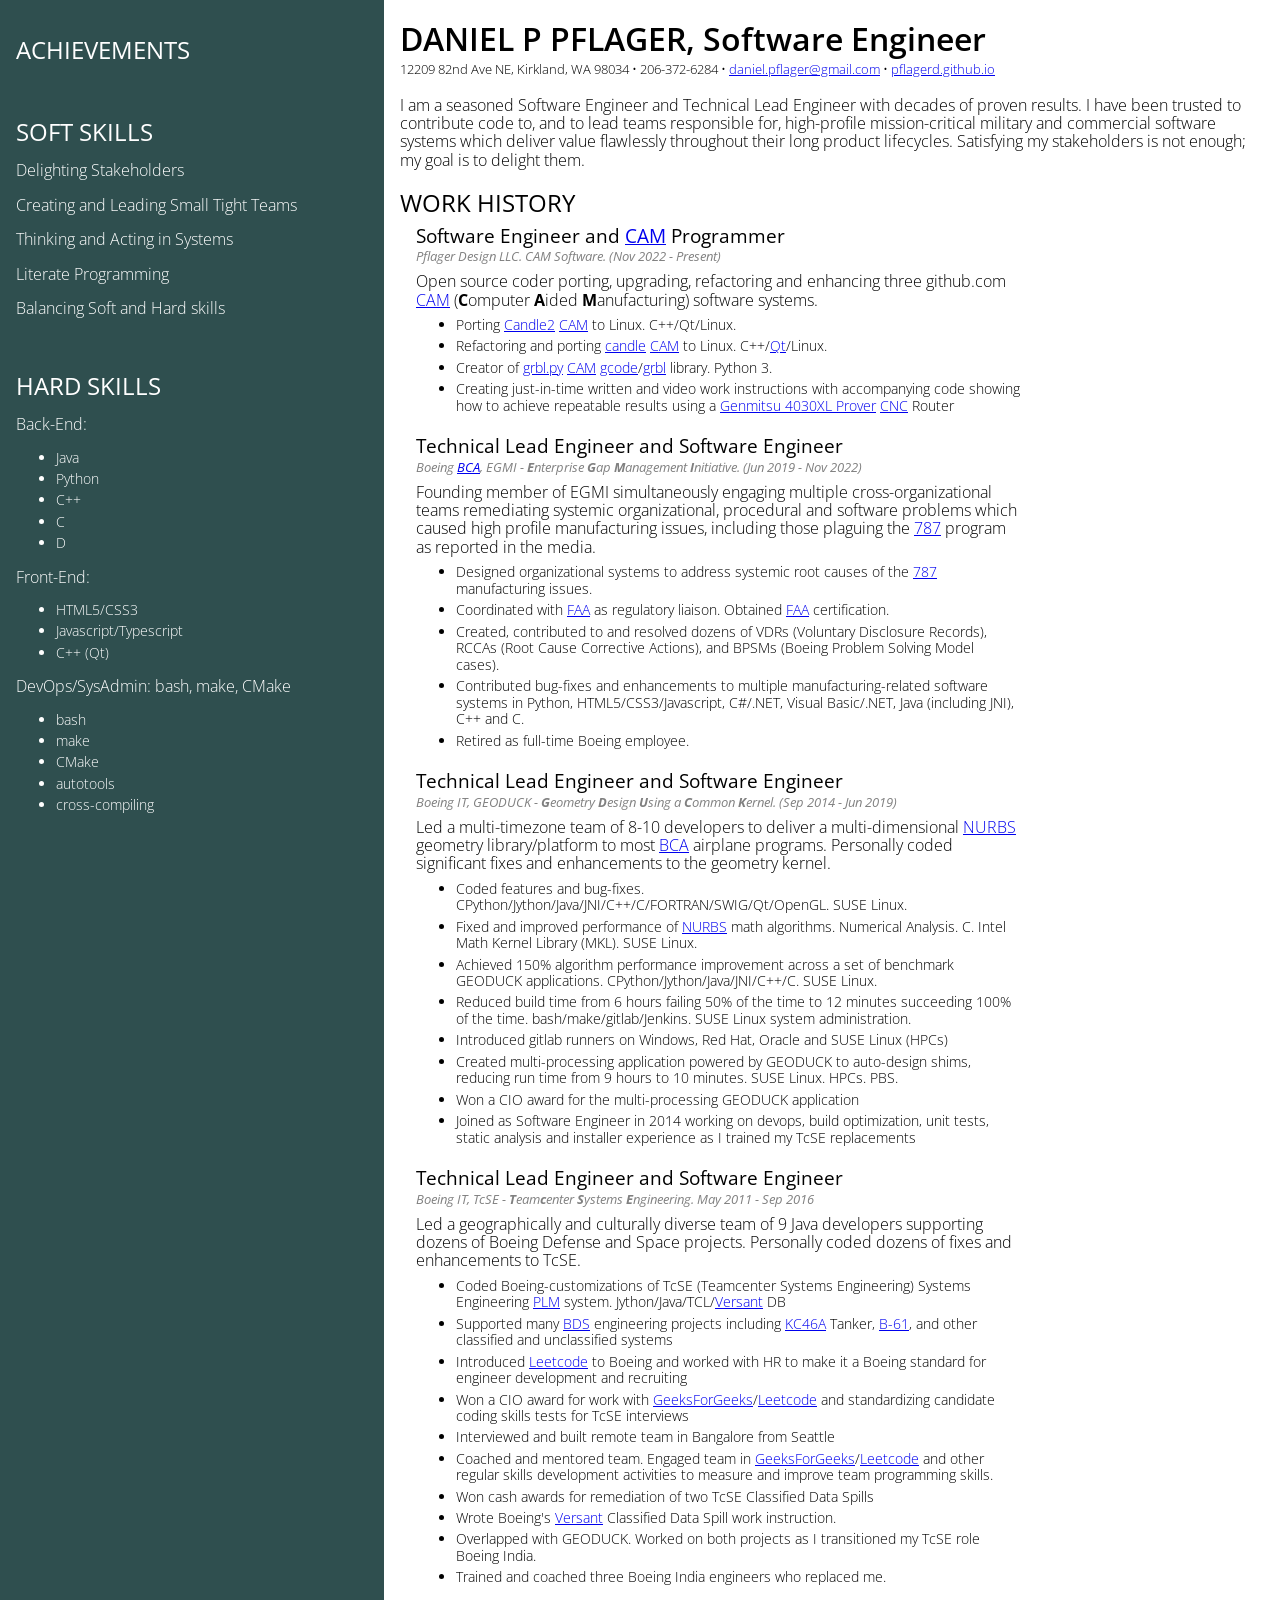
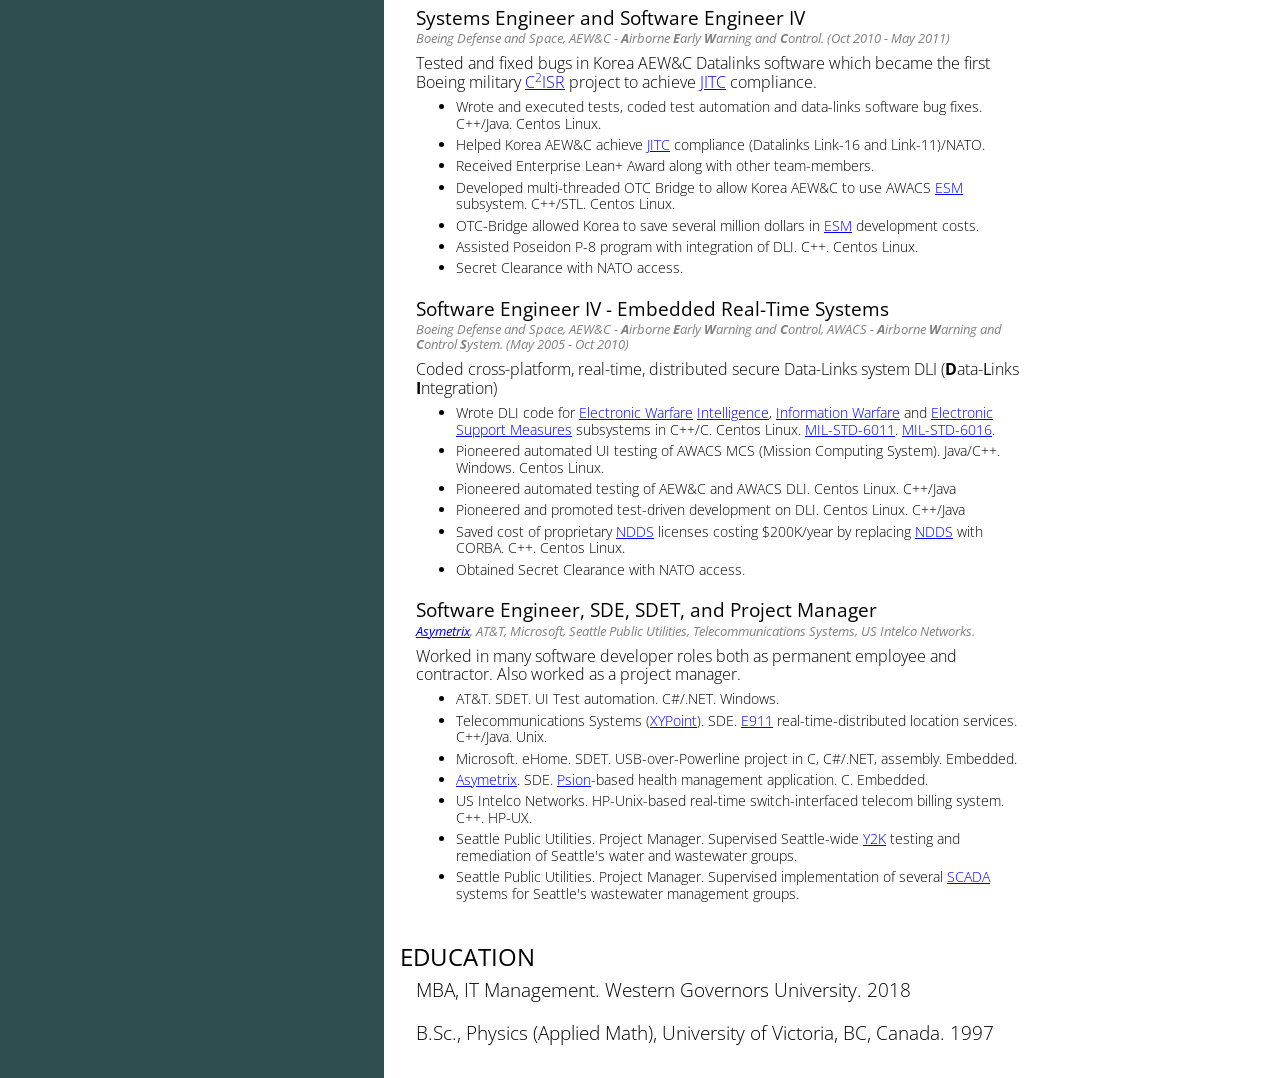
==== index.html @ 9e5a4efe "Progress." ====
<!DOCTYPE html>
<html lang="en">
    <head>
        <meta charset="UTF-8">
        <title>DANIEL P PFLAGER - RESUME</title>
        <link href="https://fonts.googleapis.com/css2?family=Open+Sans:wght@300&display=swap" rel="stylesheet">
        <link href="https://fonts.googleapis.com/css2?family=Open+Sans:wght@500&display=swap" rel="stylesheet">
        <link rel="stylesheet" href="css/normalize.css"/>
        <link rel="stylesheet" href="css/styles.css"/>
    </head>
    <body>
        <main>
            <aside>
                <section id="achievements">
                    <h2>ACHIEVEMENTS</h2>
                    <p></p>
                </section>
                <br>
                <section id="skills">
                    <h2>SOFT SKILLS</h2>
                    <p>Delighting Stakeholders</p>
                    <p>Creating and Leading Small Tight Teams</p>
                    <p>Thinking and Acting in Systems</p>
                    <p>Literate Programming</p>
                    <p>Balancing Soft and Hard skills</p>
                    <br>
                    <h2>HARD SKILLS</h2>
                    <p>Back-End:</p>
                    <ul>
                        <li>Java</li>
                        <li>Python</li>
                        <li>C++</li>
                        <li>C</li>
                        <li>D</li>
                    </ul>
                    <p>Front-End:</p>
                    <ul>
                        <li>HTML5/CSS3</li>
                        <li>Javascript/Typescript</li>
                        <li>C++ (Qt)</li>
                    </ul>
                    <p>DevOps/SysAdmin: bash, make, CMake</p>
                    <ul>
                        <li>bash</li>
                        <li>make</li>
                        <li>CMake</li>
                        <li>autotools</li>
                        <li>cross-compiling</li>
                    </ul>
                </section>
            </aside>
            <article>
                <h1>DANIEL P PFLAGER, Software Engineer</h1>
                <section id="location">
                    <span id="address">12209 82nd Ave NE, Kirkland, WA 98034</span> •
                    <span id="phone">206-372-6284</span> •
                    <span id="email"><a href="mailto:daniel.pflager@gmail.com" target="_blank">daniel.pflager@gmail.com</a></span> •
                    <!--span id="website"><a href="https://danielpflager.com" target="_blank">danielpflager.com</a></span> •-->
                    <span id="github.io"><a href="https://pflagerd.github.io" target="_blank">pflagerd.github.io</a></span>
                </section>
                <br>
                <section id="summary">
                    I am a seasoned Software Engineer and Technical Lead Engineer with decades of proven results. I have been trusted to contribute code to, and to lead teams responsible for, high-profile mission-critical military and commercial software systems which deliver value flawlessly throughout their long product lifecycles.
                    Satisfying my stakeholders is not enough; my goal is to delight them.  <!-- I aim to think and act in systems. For example, -->
                    <!-- This means continuously interviewing stakeholders to discover pain points, and then measurably addressing those pain points.
                    For end-users, this means outstanding UI design Gestalt, and streamlined work-flows.  I embrace Dieter Ram's 10 Laws of Design as applied to user experience.
                    I champion Ontology Engineering to lessen miscommunications and Test Driven Development to guarantee correct results.
                    For developers and testers, it means optimizing the design to streamline maintainability, scalability and sustainability throughout the product lifecycle.  It means thinking way ahead.
                    I believe that the Gestalt of the source code is at least as important as the end-user experience, and that everything is source code.  Documenting the knowledge required to
                    quickly understand the engineering behind the source code is also a part of this.  I embrace Donald Knuth's Literate Programming paradigm - adapted to company culture and toolset. -->
                </section>
                <section id="experience">
                    <h2>WORK HISTORY</h2>
                    <article class="job">
                        <h3>Software Engineer and <a href="https://en.wikipedia.org/wiki/Computer-aided_manufacturing" title="Computer Aided Manufacturing" target="_blank">CAM</a> Programmer</h3>
                        <p class="company">Pflager Design LLC. <span title="Computer Aided Manufacturing">CAM</span> Software. (<time datetime="2022-11">Nov 2022</time> - <time datetime="Present">Present</time>)</p>

                        <p class="role">Open source coder porting, upgrading, refactoring and enhancing three github.com <a href="https://en.wikipedia.org/wiki/Computer-aided_manufacturing" title="Computer Aided Manufacturing" target="_blank">CAM</a> (<span class="first-letter-bold">Computer</span> <span class="first-letter-bold">Aided</span> <span class="first-letter-bold">Manufacturing</span>) software systems.</p>
                        <ul>
                            <li>Porting <a href="https://github.com/pflagerd/Candle2" target="_blank">Candle2</a> <a href="https://en.wikipedia.org/wiki/Computer-aided_manufacturing" title="Computer Aided Manufacturing" target="_blank">CAM</a> to Linux. C++/Qt/Linux.</li>
                            <li>Refactoring and porting <a href="https://github.com/pflagerd/candle" target="_blank">candle</a> <a href="https://en.wikipedia.org/wiki/Computer-aided_manufacturing" title="Computer Aided Manufacturing" target="_blank">CAM</a> to Linux. C++/<a href="https://www.qt.io/" target="_blank>">Qt</a>/Linux.</li>
                            <li>Creator of <a href="https://github.com/pflagerd/grbl.py" target="_blank">grbl.py</a> <a href="https://en.wikipedia.org/wiki/Computer-aided_manufacturing" title="Computer Aided Manufacturing" target="_blank">CAM</a> <a href="https://en.wikipedia.org/wiki/G-code" target="_blank">gcode</a>/<a href="https://github.com/grbl/grbl" target="_blank">grbl</a> library. Python 3.</li>
                            <li>Creating just-in-time written and video work instructions with accompanying code showing how to achieve repeatable results using a <a href="https://www.sainsmart.com/products/genmitsu-proverxl-4030-cnc-router-with-carveco-maker-subscription" target="_blank">Genmitsu 4030XL Prover</a> <a href="https://en.wikipedia.org/wiki/Computer_numerical_control" title="Computer Numeric Control" target="_blank">CNC</a> Router</li>
                        </ul>
                    </article>
                    <article class="job">
                        <h3>Technical Lead Engineer and Software Engineer</h3>
                        <p class="company">Boeing <a href="https://en.wikipedia.org/wiki/Boeing_Commercial_Airplanes" title="Boeing Commercial Airplanes" target="_blank">BCA</a>, <span title="Enterprise Gap Management Initiative">EGMI</span> - <span class="first-letter-bold">Enterprise</span> <span class="first-letter-bold">Gap</span> <span class="first-letter-bold">Management</span> <span class="first-letter-bold">Initiative</span>. (<time datetime="2019-06">Jun 2019</time> - <time datetime="2022-11">Nov 2022</time>)</p>

                        <p class="role">Founding member of <span title="Enterprise Gap Management Initiative">EGMI</span> simultaneously engaging multiple cross-organizational teams remediating systemic organizational, procedural and software problems which caused high profile manufacturing issues, including those plaguing the <a href="https://en.wikipedia.org/wiki/Boeing_787_Dreamliner" title="787 Dreamliner" target="_blank">787</a> program as reported in the media.</p>
                        <ul>
                            <li>Designed organizational systems to address systemic root causes of the <a href="https://en.wikipedia.org/wiki/Boeing_787_Dreamliner" title="787 Dreamliner" target="_blank">787</a> manufacturing issues.</li>
                            <li>Coordinated with <a href="https://en.wikipedia.org/wiki/Federal_Aviation_Administration" title="Federal Aviation Administration" target="_blank">FAA</a> as regulatory liaison. Obtained <a href="https://en.wikipedia.org/wiki/Federal_Aviation_Administration" title="Federal Aviation Administration" target="_blank">FAA</a> certification.</li>
                            <li>Created, contributed to and resolved dozens of VDRs (Voluntary Disclosure Records), RCCAs (Root Cause Corrective Actions), and BPSMs (Boeing Problem Solving Model cases).</li>
                            <li>Contributed bug-fixes and enhancements to multiple manufacturing-related software systems in Python, HTML5/CSS3/Javascript, C#/.NET, Visual Basic/.NET, Java (including JNI), C++ and C.</li>
                            <li>Retired as full-time Boeing employee.</li>
                        </ul>
                    </article>
                    <article class="job">
                        <h3>Technical Lead Engineer and Software Engineer</h3>
                        <p class="company">Boeing IT, GEODUCK - <span class="first-letter-bold">Geometry</span> <span class="first-letter-bold">Design</span> <span class="first-letter-bold">Using</span> a <span class="first-letter-bold">Common</span> <span class="first-letter-bold">Kernel</span>. (<time datetime="2014-09">Sep 2014</time> - <time datetime="2019-06">Jun 2019</time>)</p>
                        <p class="role">Led a multi-timezone team of 8-10 developers to deliver a multi-dimensional <a href="https://en.wikipedia.org/wiki/Non-uniform_rational_B-spline" title="Non-uniform rational basis splines" target="_blank">NURBS</a> geometry library/platform to most <a href="https://en.wikipedia.org/wiki/Boeing_Commercial_Airplanes" title="Boeing Commercial Airplanes" target="_blank">BCA</a> airplane programs.  Personally coded significant fixes and enhancements to the geometry kernel.</p>
                        <ul>
                            <li>Coded features and bug-fixes. CPython/Jython/Java/JNI/C++/C/FORTRAN/SWIG/Qt/OpenGL. SUSE Linux.</li>
                            <li>Fixed and improved performance of <a href="https://en.wikipedia.org/wiki/Non-uniform_rational_B-spline" title="Non-uniform rational basis splines" target="_blank">NURBS</a> math algorithms. Numerical Analysis. C. Intel Math Kernel Library (MKL). SUSE Linux.</li>
                            <li>Achieved 150% algorithm performance improvement across a set of benchmark GEODUCK applications. CPython/Jython/Java/JNI/C++/C. SUSE Linux.</li>
                            <li>Reduced build time from 6 hours failing 50% of the time to 12 minutes succeeding 100% of the time. bash/make/gitlab/Jenkins. SUSE Linux system administration.</li>
                            <li>Introduced gitlab runners on Windows, Red Hat, Oracle and SUSE Linux (HPCs)</li>
                            <li>Created multi-processing application powered by GEODUCK to auto-design shims, reducing run time from 9 hours to 10 minutes. SUSE Linux. HPCs. PBS.</li>
                            <li>Won a <span title="Chief Information Officer">CIO</span> award for the multi-processing GEODUCK application</li>
                            <li>Joined as Software Engineer in 2014 working on devops, build optimization, unit tests, static analysis and installer experience as I trained my <span title="Teamcenter Systems Engineering">TcSE</span> replacements</li>
                        </ul>
                    </article>
                    <article class="job">
                        <h3>Technical Lead Engineer and Software Engineer</h3>
                        <p class="company">Boeing IT, TcSE - <span class="first-letter-bold">Team<b>c</b>enter</span> <span class="first-letter-bold">Systems</span> <span class="first-letter-bold">Engineering</span>. <time datetime="2011-05">May 2011</time> - <time datetime="2016-09">Sep 2016</time></p>
                        <p class="role">Led a geographically and culturally diverse team of 9 Java developers supporting dozens of Boeing Defense and Space projects. Personally coded dozens of fixes and enhancements to <span title="Teamcenter Systems Engineering">TcSE</span>.</p>
                        <ul>
                            <li>Coded Boeing-customizations of <span title="Teamcenter Systems Engineering">TcSE</span> (Teamcenter Systems Engineering) Systems Engineering <a href="https://en.wikipedia.org/wiki/Product_lifecycle" title="Product Lifecycle Management" target="_blank">PLM</a> system.  Jython/Java/TCL/<a href="https://en.wikipedia.org/wiki/Versant_Corporation" title="OO database system" target="_blank">Versant</a> DB</li>
                            <li>Supported many <a href="https://en.wikipedia.org/wiki/Boeing_Defense,_Space_%26_Security" title="Boeing Defense and Space">BDS</a> engineering projects including <a href="https://en.wikipedia.org/wiki/Boeing_KC-46_Pegasus" title="Pegasus Tanker" target="_blank">KC46A</a> Tanker, <a href="https://en.wikipedia.org/wiki/B61_nuclear_bomb" title="Nuclear Bomb">B-61</a>, and other classified and unclassified systems</li>
                            <li>Introduced <a href="https://leetcode.com/" target="_blank">Leetcode</a> to Boeing and worked with HR to make it a Boeing standard for engineer development and recruiting</li>
                            <li>Won a <span title="Chief Information Officer">CIO</span> award for work with <a href="https://www.geeksforgeeks.org/" target="_blank">GeeksForGeeks</a>/<a href="https://leetcode.com/" target="_blank">Leetcode</a> and standardizing candidate coding skills tests for <span title="Teamcenter Systems Engineering">TcSE</span> interviews</li>
                            <li>Interviewed and built remote team in Bangalore from Seattle</li>
                            <li>Coached and mentored team. Engaged team in <a href="https://www.geeksforgeeks.org/" target="_blank">GeeksForGeeks</a>/<a href="https://leetcode.com/" target="_blank">Leetcode</a> and other regular skills development activities to measure and improve team programming skills.</li>
                            <li>Won cash awards for remediation of two <span title="Teamcenter Systems Engineering">TcSE</span> Classified Data Spills</li>
                            <li>Wrote Boeing's <a href="https://en.wikipedia.org/wiki/Versant_Corporation" title="OO database system" target="_blank">Versant</a> Classified Data Spill work instruction.</li>
                            <li>Overlapped with GEODUCK. Worked on both projects as I transitioned my <span title="Teamcenter Systems Engineering">TcSE</span> role Boeing India.</li>
                            <li>Trained and coached three Boeing India engineers who replaced me.</li>
                        </ul>
                    </article>
                    <article class="job">
                        <h3>Systems Engineer and Software Engineer IV</h3>
                        <p class="company">Boeing Defense and Space, AEW&C - <span class="first-letter-bold">Airborne</span> <span class="first-letter-bold">Early</span> <span class="first-letter-bold">Warning</span> and <span class="first-letter-bold">Control</span>. (<time datetime="2010-10">Oct 2010</time> - <time datetime="2011-05">May 2011</time>)</p>
                        <p class="role">Tested and fixed bugs in Korea AEW&C Datalinks software which became the first Boeing military <a href="https://en.wikipedia.org/wiki/Command_and_control#:~:text=control%20information%20systems-,C2ISR,-%E2%80%93%20C2I%20plus%20surveillance" title="Command, Control, Intelligence, Surveillance, and Reconnaissance" target="_blank">C<sup>2</sup>ISR</a> project to achieve <a href="https://jitc.fhu.disa.mil/" title="Joint Interoperability Test Command" target="_blank">JITC</a> compliance.</p>
                        <ul>
                            <li>Wrote and executed tests, coded test automation and data-links software bug fixes. C++/Java. Centos Linux.</li>
                            <li>Helped Korea AEW&C achieve <a href="https://jitc.fhu.disa.mil/" title="Joint Interoperability Test Command" target="_blank">JITC</a> compliance (Datalinks Link-16 and Link-11)/NATO.</li>
                            <li>Received Enterprise Lean+ Award along with other team-members.</li>
                            <li>Developed multi-threaded OTC Bridge to allow Korea AEW&C to use AWACS <a href="https://en.wikipedia.org/wiki/Electronic_warfare_support_measures" title="Electronic Support Measures" target="_blank">ESM</a> subsystem. C++/STL. Centos Linux.</li>
                            <li>OTC-Bridge allowed Korea to save several million dollars in <a href="https://en.wikipedia.org/wiki/Electronic_warfare_support_measures" title="Electronic Support Measures" target="_blank">ESM</a> development costs.</li>
                            <li>Assisted Poseidon P-8 program with integration of DLI. C++. Centos Linux.</li>
                            <li>Secret Clearance with NATO access.</li>
                        </ul>
                    </article>
                    <article class="job">
                        <h3>Software Engineer IV - Embedded Real-Time Systems</h3>
                        <p class="company">Boeing Defense and Space, AEW&C - <span class="first-letter-bold">Airborne</span> <span class="first-letter-bold">Early</span> <span class="first-letter-bold">Warning</span> and <span class="first-letter-bold">Control</span>, AWACS - <span class="first-letter-bold">Airborne</span> <span class="first-letter-bold">Warning</span> and <span class="first-letter-bold">Control</span> <span class="first-letter-bold">System</span>. (<time datetime="2005-05">May 2005</time> - <time datetime="2010-10">Oct 2010</time>)</p>
                        <p class="role">Coded cross-platform, real-time, distributed secure Data-Links system DLI (<span class="first-letter-bold">Data-<b>L</b>inks</span> <span class="first-letter-bold">Integration</span>)</p>
                        <ul>
                            <li>Wrote DLI code for <a href="https://en.wikipedia.org/wiki/Electronic_warfare" target="_blank">Electronic Warfare</a> <a href="https://en.wikipedia.org/wiki/Military_intelligence" target="_blank">Intelligence</a>, <a href="https://en.wikipedia.org/wiki/Information_warfare" target="_blank">Information Warfare</a> and <a href="https://en.wikipedia.org/wiki/Electronic_warfare_support_measures" target="_blank">Electronic Support Measures</a> subsystems in C++/C. Centos Linux. <a href="https://en.wikipedia.org/wiki/MIL-STD-6011">MIL-STD-6011</a>. <a href="https://en.wikipedia.org/wiki/MIL-STD-6016">MIL-STD-6016</a>.</li>
                            <li>Pioneered automated UI testing of AWACS MCS (Mission Computing System). Java/C++. Windows. Centos Linux.</li>
                            <li>Pioneered automated testing of AEW&C and AWACS DLI. Centos Linux. C++/Java</li>
                            <li>Pioneered and promoted test-driven development on DLI. Centos Linux. C++/Java</li>
                            <li>Saved cost of proprietary <a href="https://www.rti.com/hubfs/docs/NDDS.pdf" title="Network Data Distribution System" target="_blank">NDDS</a> licenses costing $200K/year by replacing <a href="https://www.rti.com/hubfs/docs/NDDS.pdf" title="Network Data Distribution System" target="_blank">NDDS</a> with CORBA. C++. Centos Linux.</li>
                            <li>Obtained Secret Clearance with NATO access.</li>
                        </ul>
                    </article>
                    <article class="job">
                        <h3>Software Engineer, SDE, SDET, and Project Manager</h3>
                        <p class="company"><a href="https://en.wikipedia.org/wiki/SumTotal_Systems#Asymetrix" title="Paul Allen Learning Company" target="_blank">Asymetrix</a>, AT&T, Microsoft, Seattle Public Utilities, Telecommunications Systems, US Intelco Networks.</p>
                        <p class="role">Worked in many software developer roles both as permanent employee and contractor. Also worked as a project manager.</p>
                        <ul>
                            <li>AT&T. SDET. UI Test automation. C#/.NET. Windows.</li>
                            <li>Telecommunications Systems (<a href="https://en.wikipedia.org/wiki/Reuven_Carlyle">XYPoint</a>). SDE. <a href="https://en.wikipedia.org/wiki/Enhanced_911" title="Enhanced 911" target="_blank">E911</a> real-time-distributed location services. C++/Java. Unix.</li>
                            <li>Microsoft. eHome.  SDET. USB-over-Powerline project in C, C#/.NET, assembly. Embedded.</li>
                            <li><a href="https://en.wikipedia.org/wiki/SumTotal_Systems#Asymetrix" title="Paul Allen Learning Company" target="_blank">Asymetrix</a>. SDE. <a href="https://en.wikipedia.org/wiki/Psion_Series_3" title="hand-held computer" target="_blank">Psion</a>-based health management application. C. Embedded.</li>
                            <li>US Intelco Networks. HP-Unix-based real-time switch-interfaced telecom billing system. C++. HP-UX.</li>
                            <li>Seattle Public Utilities. Project Manager. Supervised Seattle-wide <a href="https://en.wikipedia.org/wiki/Year_2000_problem" target="_blank">Y2K</a> testing and remediation of Seattle's water and wastewater groups.</li>
                            <li>Seattle Public Utilities. Project Manager. Supervised implementation of several <a href="https://en.wikipedia.org/wiki/SCADA" title="Supervisory Control and Data Acquisition" target="_blank">SCADA</a> systems for Seattle's wastewater management groups.</li>
                        </ul>
                    </article>
                </section>
                <section id="education">
                    <h2>EDUCATION</h2>
                    <article>
                        <h3 class="degree">MBA, IT Management. Western Governors University. 2018</h3>
                        <br>
                        <h3 class="degree">B.Sc., Physics (Applied Math), University of Victoria, BC, Canada. 1997</h3>
                    </article>
                </section>
            </article>
        </main>
    </body>
</html>
---- css/styles.css ----
article {
    width: 70%; /* Takes remaining width */
    height: 100%;
    padding: 0 1rem 1rem 1rem;
    margin-top: 0;
    margin-bottom: 0;
}

aside {
    width: 30%;
    background-color: darkslategray; /* Change this to your preferred color */
    color: white; /* This sets the text color to white */
    box-sizing: border-box;
    margin: 0;
    flex-shrink: 0; /* Prevents the aside from shrinking */
    flex-grow: 0; /* Prevents the aside from growing */
    padding: 1rem;
    padding-bottom: 0;
}

body {
    font-family: 'Open Sans', sans-serif;
    font-weight: 300
}

.first-letter-bold {
    display: inline-block;
}

.first-letter-bold::first-letter {
    font-weight: bold;
}

h1 {
    font-weight: 600;
    margin-bottom: 0.25rem;
}

h2 {
    font-weight: 400;
    margin-bottom: 0.5rem;
}

h3 {
    margin-top: 0;
    margin-bottom: 0.20rem;
    font-weight: 400;
}

h3.degree {
    font-weight: 300;
}

li {
    margin-bottom: 0.3rem;
    margin-top: 0;
    font-size: 0.9rem;
}

main {
    display: flex;
    min-height: 100vh; /* Makes main take full viewport height */
}

p.company {
    font-weight: 400;
    font-style: italic;
    margin-top: 0;
    margin-bottom: 0;
    color: gray;
    font-size: small;
}


p.role {
    margin-top: 0.5rem;
    margin-bottom: 0.5rem;
}

section#location {
    font-size: small;
}

h2.title {
    margin-top: 0;
}

ul {
    margin-top: 0;
    margin-bottom: 0;
}
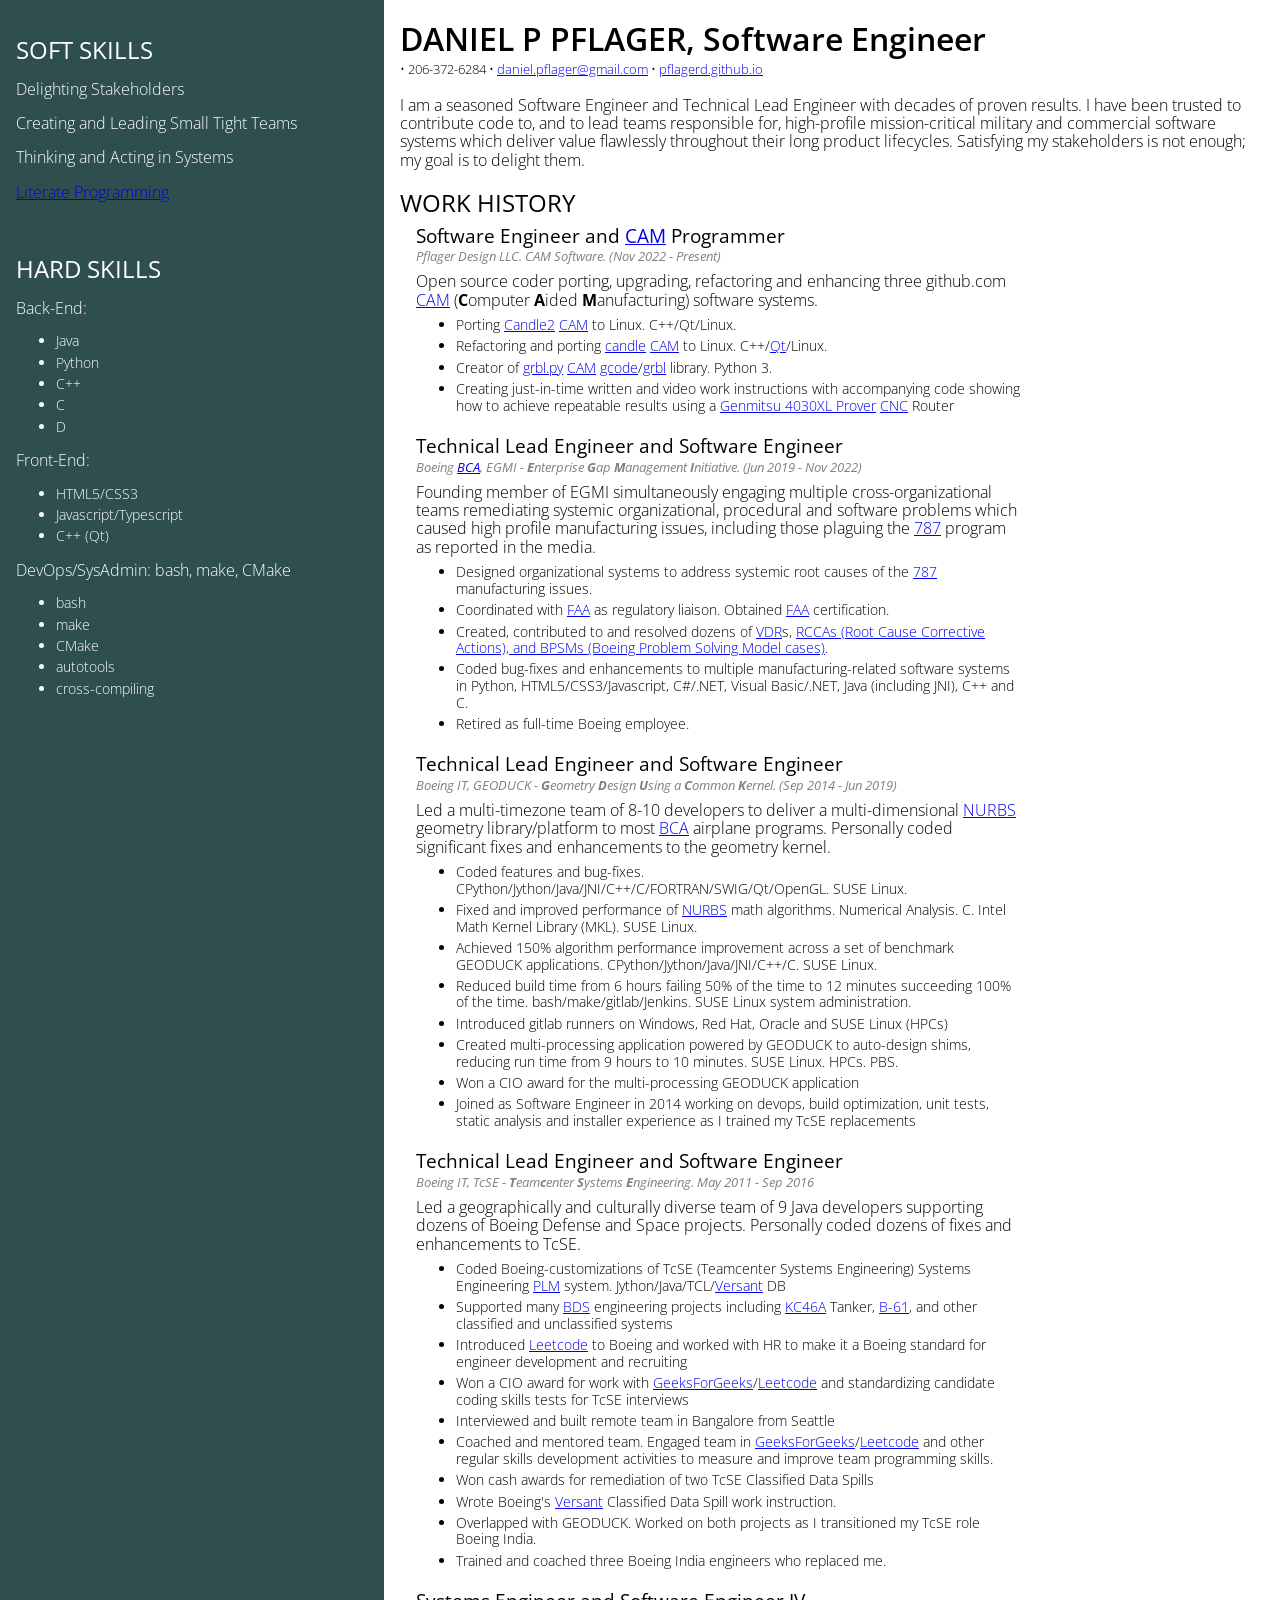
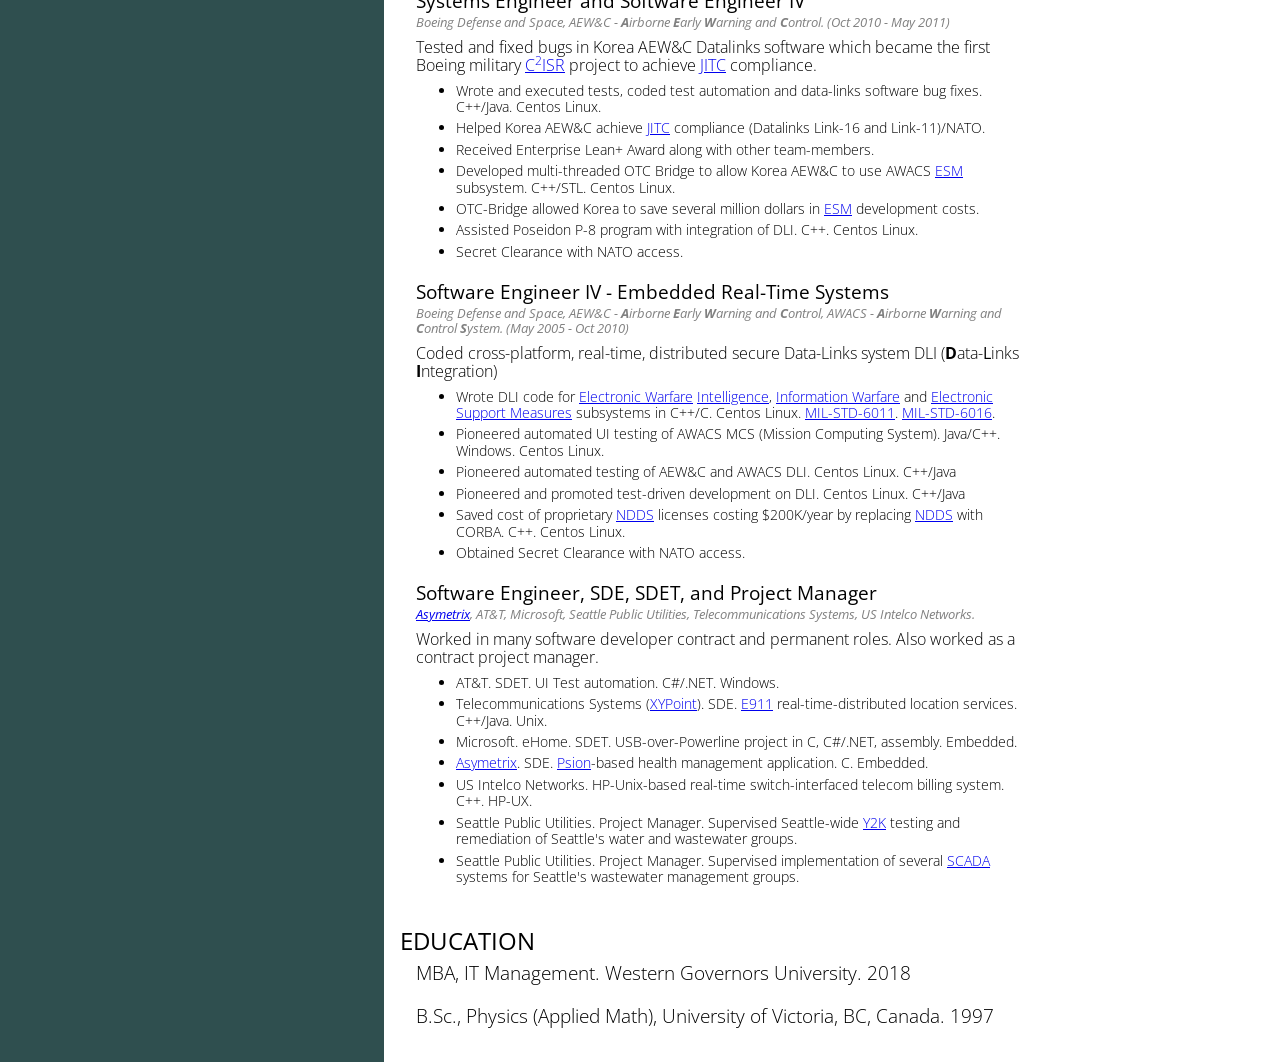
==== commit 771ebaa6: "Ready for prime time." ====
--- a/index.html
+++ b/index.html
@@ -11,18 +11,12 @@
     <body>
         <main>
             <aside>
-                <section id="achievements">
-                    <h2>ACHIEVEMENTS</h2>
-                    <p></p>
-                </section>
-                <br>
                 <section id="skills">
                     <h2>SOFT SKILLS</h2>
                     <p>Delighting Stakeholders</p>
                     <p>Creating and Leading Small Tight Teams</p>
                     <p>Thinking and Acting in Systems</p>
-                    <p>Literate Programming</p>
-                    <p>Balancing Soft and Hard skills</p>
+                    <p><a href="https://www-cs-faculty.stanford.edu/~knuth/lp.html" target="_blank">Literate Programming</a></p>
                     <br>
                     <h2>HARD SKILLS</h2>
                     <p>Back-End:</p>
@@ -52,7 +46,7 @@
             <article>
                 <h1>DANIEL P PFLAGER, Software Engineer</h1>
                 <section id="location">
-                    <span id="address">12209 82nd Ave NE, Kirkland, WA 98034</span> •
+                    <!--span id="address">12209 82nd Ave NE, Kirkland, WA 98034</span--> •
                     <span id="phone">206-372-6284</span> •
                     <span id="email"><a href="mailto:daniel.pflager@gmail.com" target="_blank">daniel.pflager@gmail.com</a></span> •
                     <!--span id="website"><a href="https://danielpflager.com" target="_blank">danielpflager.com</a></span> •-->
@@ -91,8 +85,8 @@
                         <ul>
                             <li>Designed organizational systems to address systemic root causes of the <a href="https://en.wikipedia.org/wiki/Boeing_787_Dreamliner" title="787 Dreamliner" target="_blank">787</a> manufacturing issues.</li>
                             <li>Coordinated with <a href="https://en.wikipedia.org/wiki/Federal_Aviation_Administration" title="Federal Aviation Administration" target="_blank">FAA</a> as regulatory liaison. Obtained <a href="https://en.wikipedia.org/wiki/Federal_Aviation_Administration" title="Federal Aviation Administration" target="_blank">FAA</a> certification.</li>
-                            <li>Created, contributed to and resolved dozens of VDRs (Voluntary Disclosure Records), RCCAs (Root Cause Corrective Actions), and BPSMs (Boeing Problem Solving Model cases).</li>
-                            <li>Contributed bug-fixes and enhancements to multiple manufacturing-related software systems in Python, HTML5/CSS3/Javascript, C#/.NET, Visual Basic/.NET, Java (including JNI), C++ and C.</li>
+                            <li>Created, contributed to and resolved dozens of <a href="https://www.faa.gov/hazmat/air_carriers/report_incident/voluntary_disclosure" title="Voluntary Disclosure Report" target="_blank">VDR</a>s, <a href="https://cdn2.hubspot.net/hubfs/228582/pdfs/Whitepaper_Boeing%20Problem%20Solving%20Model_RCA_Final.pdf?_hsenc=p2ANqtz-_XSNOVlUsTOhJQ5ECypT0sxRKujPDDxk1Iv_Dp5MBvXiKoDnzJd_Fsdc_nWjMb1ImKcr3ZkM_fiwMPSzgFHOtP5SS73w&_hsmi=38509366" title="Root Cause Correction Action" target="_blank">RCCAs (Root Cause Corrective Actions), and BPSMs (Boeing Problem Solving Model cases)</a>.</li>
+                            <li>Coded bug-fixes and enhancements to multiple manufacturing-related software systems in Python, HTML5/CSS3/Javascript, C#/.NET, Visual Basic/.NET, Java (including JNI), C++ and C.</li>
                             <li>Retired as full-time Boeing employee.</li>
                         </ul>
                     </article>
@@ -158,7 +152,7 @@
                     <article class="job">
                         <h3>Software Engineer, SDE, SDET, and Project Manager</h3>
                         <p class="company"><a href="https://en.wikipedia.org/wiki/SumTotal_Systems#Asymetrix" title="Paul Allen Learning Company" target="_blank">Asymetrix</a>, AT&T, Microsoft, Seattle Public Utilities, Telecommunications Systems, US Intelco Networks.</p>
-                        <p class="role">Worked in many software developer roles both as permanent employee and contractor. Also worked as a project manager.</p>
+                        <p class="role">Worked in many software developer contract and permanent roles. Also worked as a contract project manager.</p>
                         <ul>
                             <li>AT&T. SDET. UI Test automation. C#/.NET. Windows.</li>
                             <li>Telecommunications Systems (<a href="https://en.wikipedia.org/wiki/Reuven_Carlyle">XYPoint</a>). SDE. <a href="https://en.wikipedia.org/wiki/Enhanced_911" title="Enhanced 911" target="_blank">E911</a> real-time-distributed location services. C++/Java. Unix.</li>
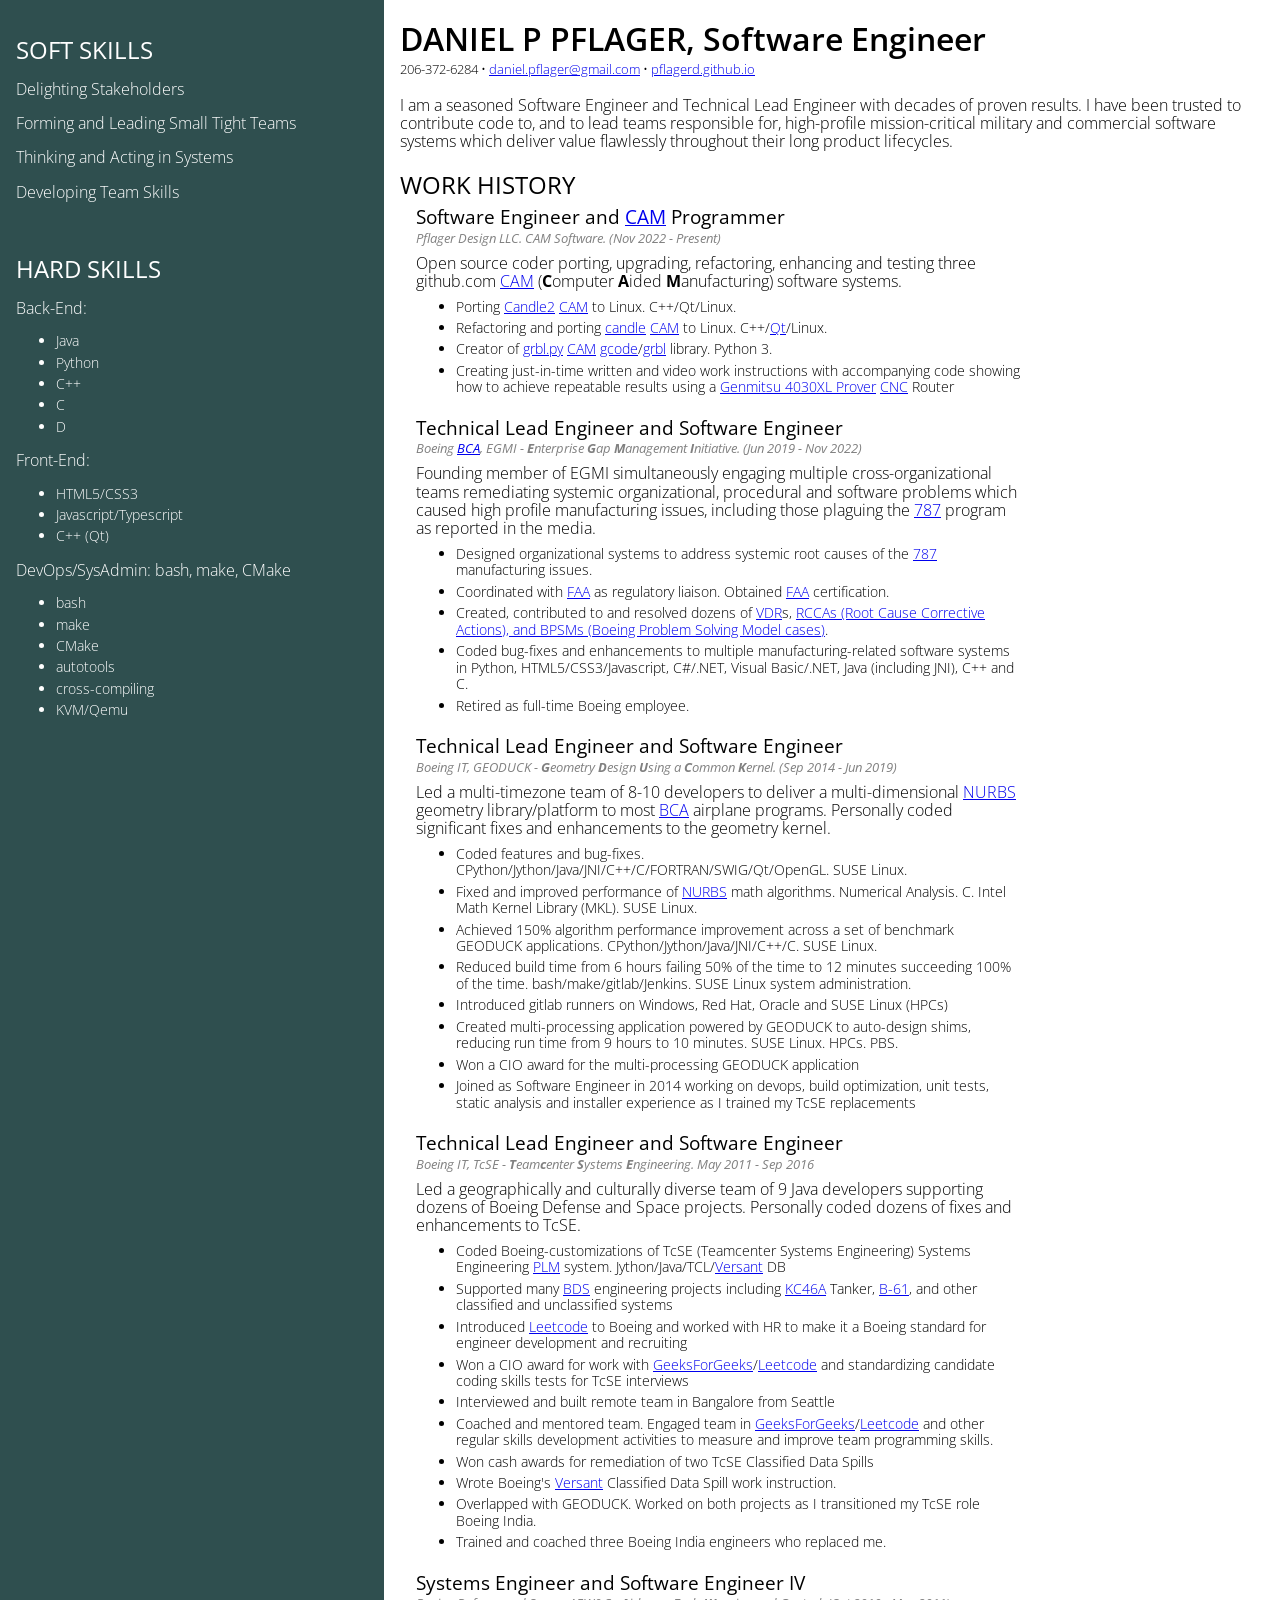
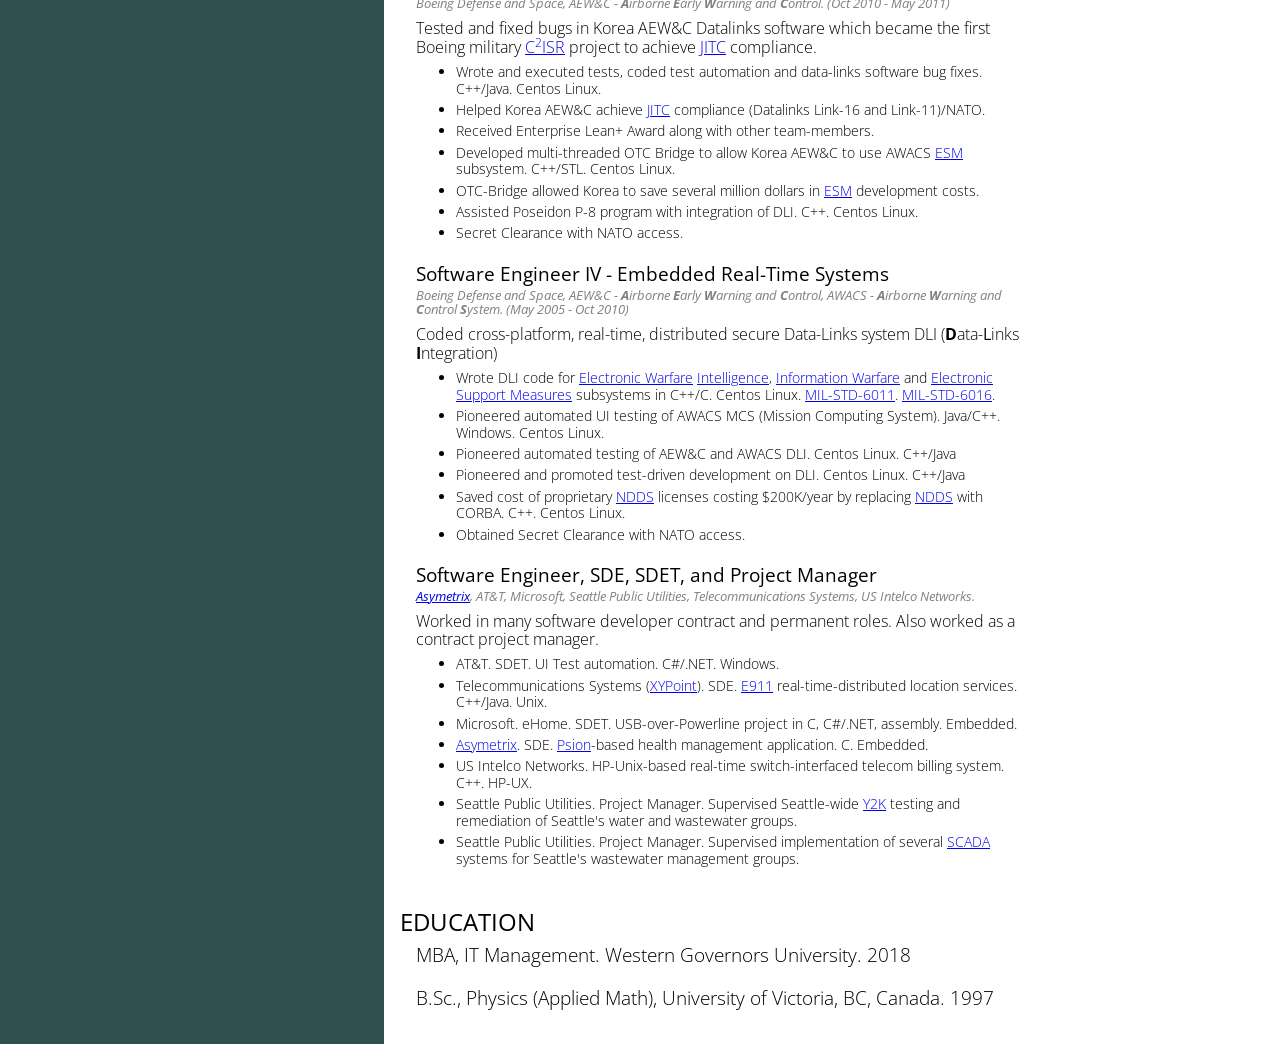
==== commit 880d43f4: "Ready for prime time." ====
--- a/index.html
+++ b/index.html
@@ -14,9 +14,9 @@
                 <section id="skills">
                     <h2>SOFT SKILLS</h2>
                     <p>Delighting Stakeholders</p>
-                    <p>Creating and Leading Small Tight Teams</p>
+                    <p>Forming and Leading Small Tight Teams</p>
                     <p>Thinking and Acting in Systems</p>
-                    <p><a href="https://www-cs-faculty.stanford.edu/~knuth/lp.html" target="_blank">Literate Programming</a></p>
+                    <p>Developing Team Skills</p>
                     <br>
                     <h2>HARD SKILLS</h2>
                     <p>Back-End:</p>
@@ -40,13 +40,14 @@
                         <li>CMake</li>
                         <li>autotools</li>
                         <li>cross-compiling</li>
+                        <li>KVM/Qemu</li>
                     </ul>
                 </section>
             </aside>
             <article>
                 <h1>DANIEL P PFLAGER, Software Engineer</h1>
                 <section id="location">
-                    <!--span id="address">12209 82nd Ave NE, Kirkland, WA 98034</span--> •
+                    <!--span id="address">12209 82nd Ave NE, Kirkland, WA 98034</span> • -->
                     <span id="phone">206-372-6284</span> •
                     <span id="email"><a href="mailto:daniel.pflager@gmail.com" target="_blank">daniel.pflager@gmail.com</a></span> •
                     <!--span id="website"><a href="https://danielpflager.com" target="_blank">danielpflager.com</a></span> •-->
@@ -55,8 +56,8 @@
                 <br>
                 <section id="summary">
                     I am a seasoned Software Engineer and Technical Lead Engineer with decades of proven results. I have been trusted to contribute code to, and to lead teams responsible for, high-profile mission-critical military and commercial software systems which deliver value flawlessly throughout their long product lifecycles.
-                    Satisfying my stakeholders is not enough; my goal is to delight them.  <!-- I aim to think and act in systems. For example, -->
-                    <!-- This means continuously interviewing stakeholders to discover pain points, and then measurably addressing those pain points.
+                    <!-- Satisfying my stakeholders is not enough; I strive to delight them.  I aim to think and act in systems. For example,
+                    This means continuously interviewing stakeholders to discover pain points, and then measurably addressing those pain points.
                     For end-users, this means outstanding UI design Gestalt, and streamlined work-flows.  I embrace Dieter Ram's 10 Laws of Design as applied to user experience.
                     I champion Ontology Engineering to lessen miscommunications and Test Driven Development to guarantee correct results.
                     For developers and testers, it means optimizing the design to streamline maintainability, scalability and sustainability throughout the product lifecycle.  It means thinking way ahead.
@@ -69,7 +70,7 @@
                         <h3>Software Engineer and <a href="https://en.wikipedia.org/wiki/Computer-aided_manufacturing" title="Computer Aided Manufacturing" target="_blank">CAM</a> Programmer</h3>
                         <p class="company">Pflager Design LLC. <span title="Computer Aided Manufacturing">CAM</span> Software. (<time datetime="2022-11">Nov 2022</time> - <time datetime="Present">Present</time>)</p>
 
-                        <p class="role">Open source coder porting, upgrading, refactoring and enhancing three github.com <a href="https://en.wikipedia.org/wiki/Computer-aided_manufacturing" title="Computer Aided Manufacturing" target="_blank">CAM</a> (<span class="first-letter-bold">Computer</span> <span class="first-letter-bold">Aided</span> <span class="first-letter-bold">Manufacturing</span>) software systems.</p>
+                        <p class="role">Open source coder porting, upgrading, refactoring, enhancing and testing three github.com <a href="https://en.wikipedia.org/wiki/Computer-aided_manufacturing" title="Computer Aided Manufacturing" target="_blank">CAM</a> (<span class="first-letter-bold">Computer</span> <span class="first-letter-bold">Aided</span> <span class="first-letter-bold">Manufacturing</span>) software systems.</p>
                         <ul>
                             <li>Porting <a href="https://github.com/pflagerd/Candle2" target="_blank">Candle2</a> <a href="https://en.wikipedia.org/wiki/Computer-aided_manufacturing" title="Computer Aided Manufacturing" target="_blank">CAM</a> to Linux. C++/Qt/Linux.</li>
                             <li>Refactoring and porting <a href="https://github.com/pflagerd/candle" target="_blank">candle</a> <a href="https://en.wikipedia.org/wiki/Computer-aided_manufacturing" title="Computer Aided Manufacturing" target="_blank">CAM</a> to Linux. C++/<a href="https://www.qt.io/" target="_blank>">Qt</a>/Linux.</li>
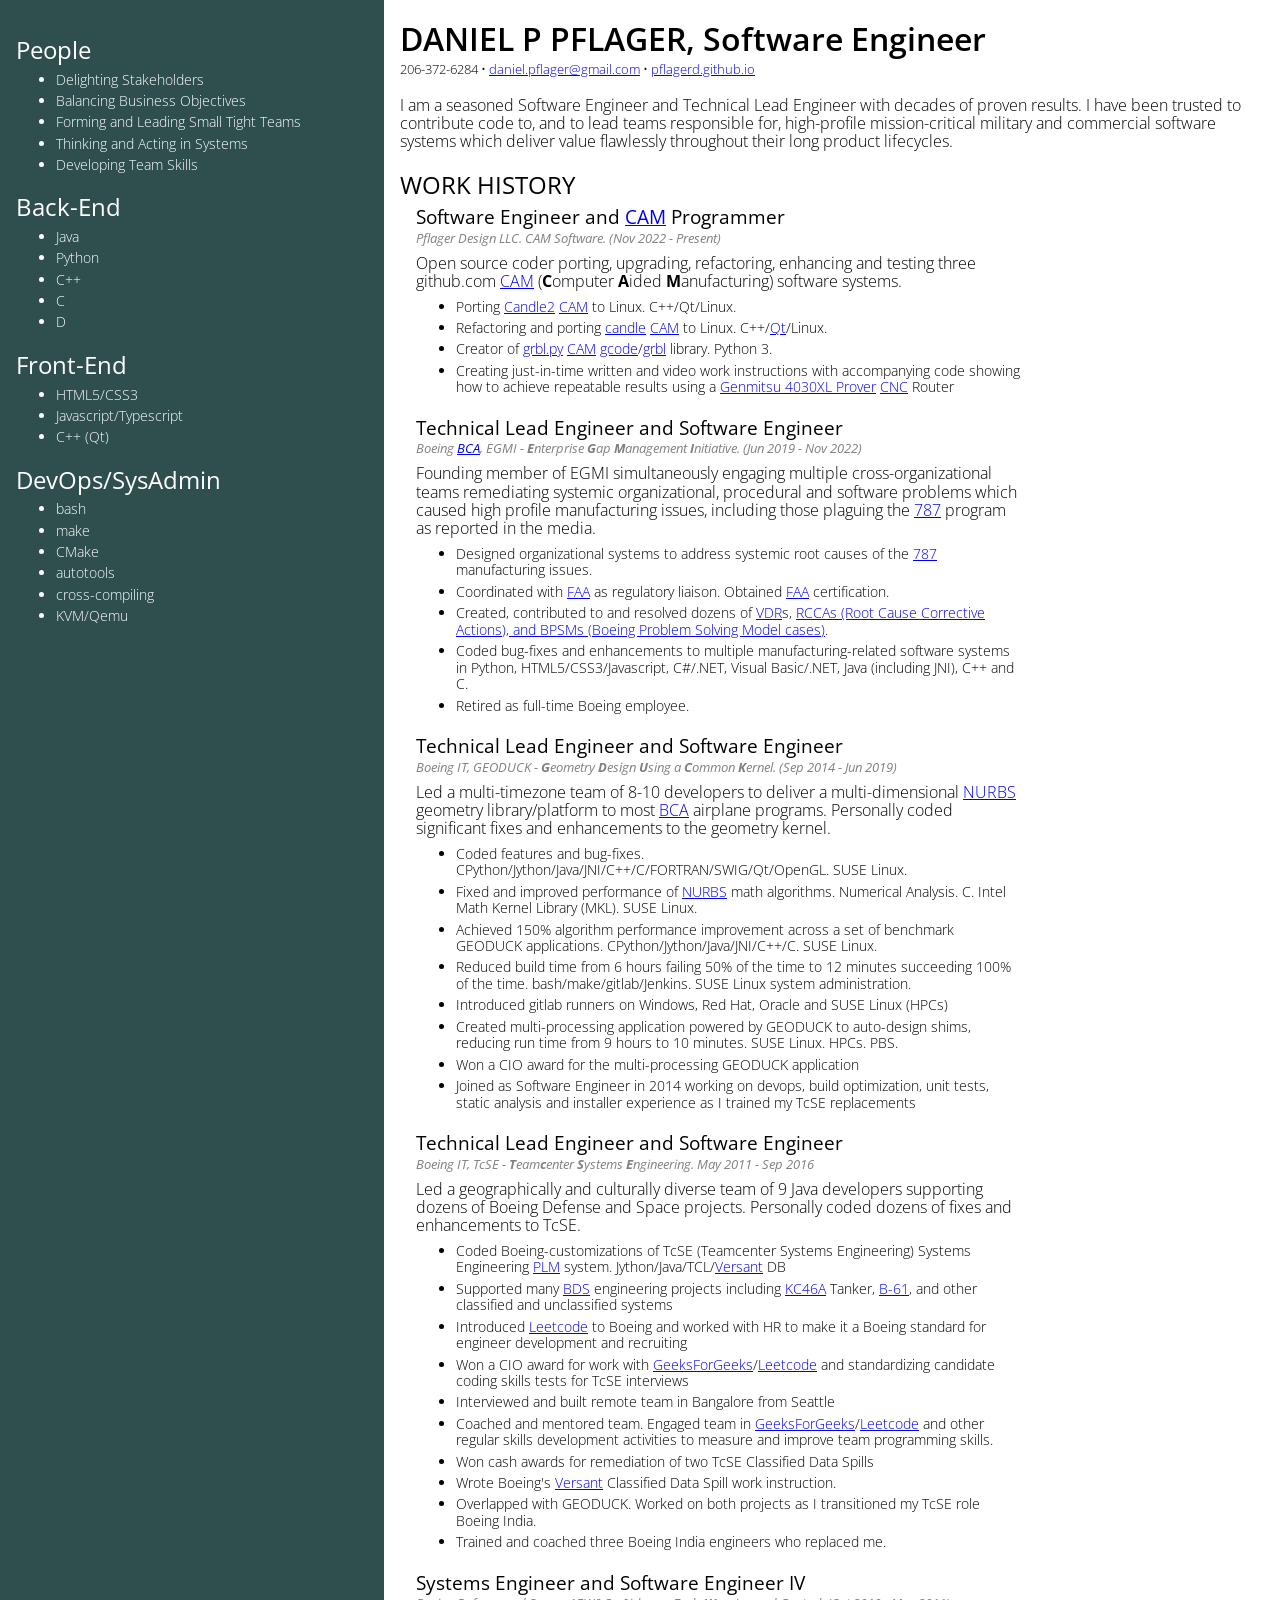
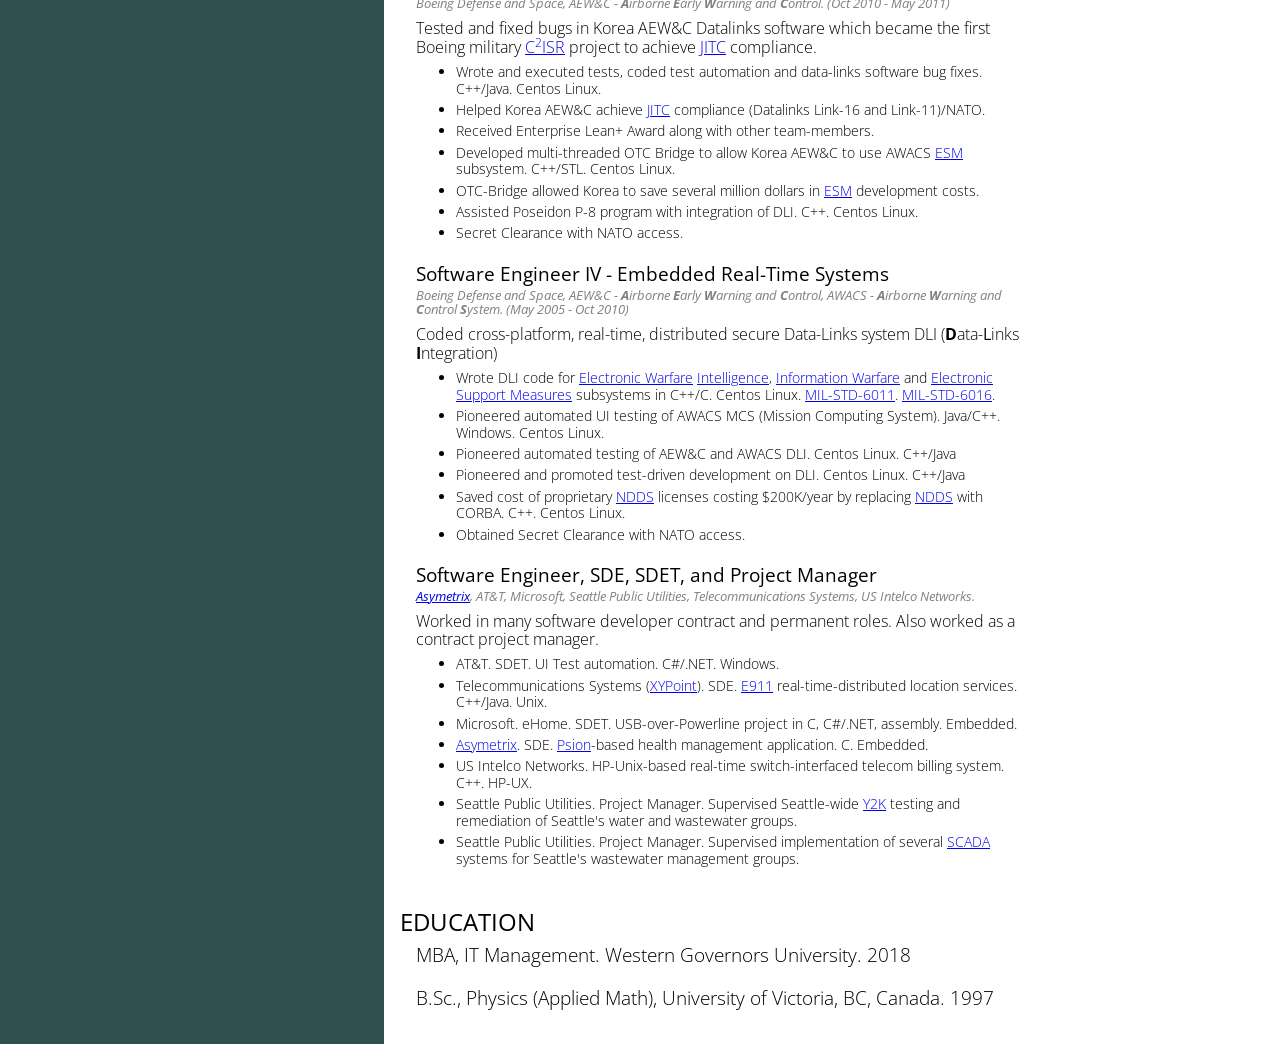
==== commit c316b96c: "I think it's about time to publish." ====
--- a/index.html
+++ b/index.html
@@ -12,14 +12,15 @@
         <main>
             <aside>
                 <section id="skills">
-                    <h2>SOFT SKILLS</h2>
-                    <p>Delighting Stakeholders</p>
-                    <p>Forming and Leading Small Tight Teams</p>
-                    <p>Thinking and Acting in Systems</p>
-                    <p>Developing Team Skills</p>
-                    <br>
-                    <h2>HARD SKILLS</h2>
-                    <p>Back-End:</p>
+                    <h2>People</h2>
+                    <ul>
+                        <li>Delighting Stakeholders</li>
+                        <li>Balancing Business Objectives</li>
+                        <li>Forming and Leading Small Tight Teams</li>
+                        <li>Thinking and Acting in Systems</li>
+                        <li>Developing Team Skills</li>
+                    </ul>
+                    <h2>Back-End</h2>
                     <ul>
                         <li>Java</li>
                         <li>Python</li>
@@ -27,13 +28,13 @@
                         <li>C</li>
                         <li>D</li>
                     </ul>
-                    <p>Front-End:</p>
+                    <h2>Front-End</h2>
                     <ul>
                         <li>HTML5/CSS3</li>
                         <li>Javascript/Typescript</li>
                         <li>C++ (Qt)</li>
                     </ul>
-                    <p>DevOps/SysAdmin: bash, make, CMake</p>
+                    <h2>DevOps/SysAdmin</h2>
                     <ul>
                         <li>bash</li>
                         <li>make</li>
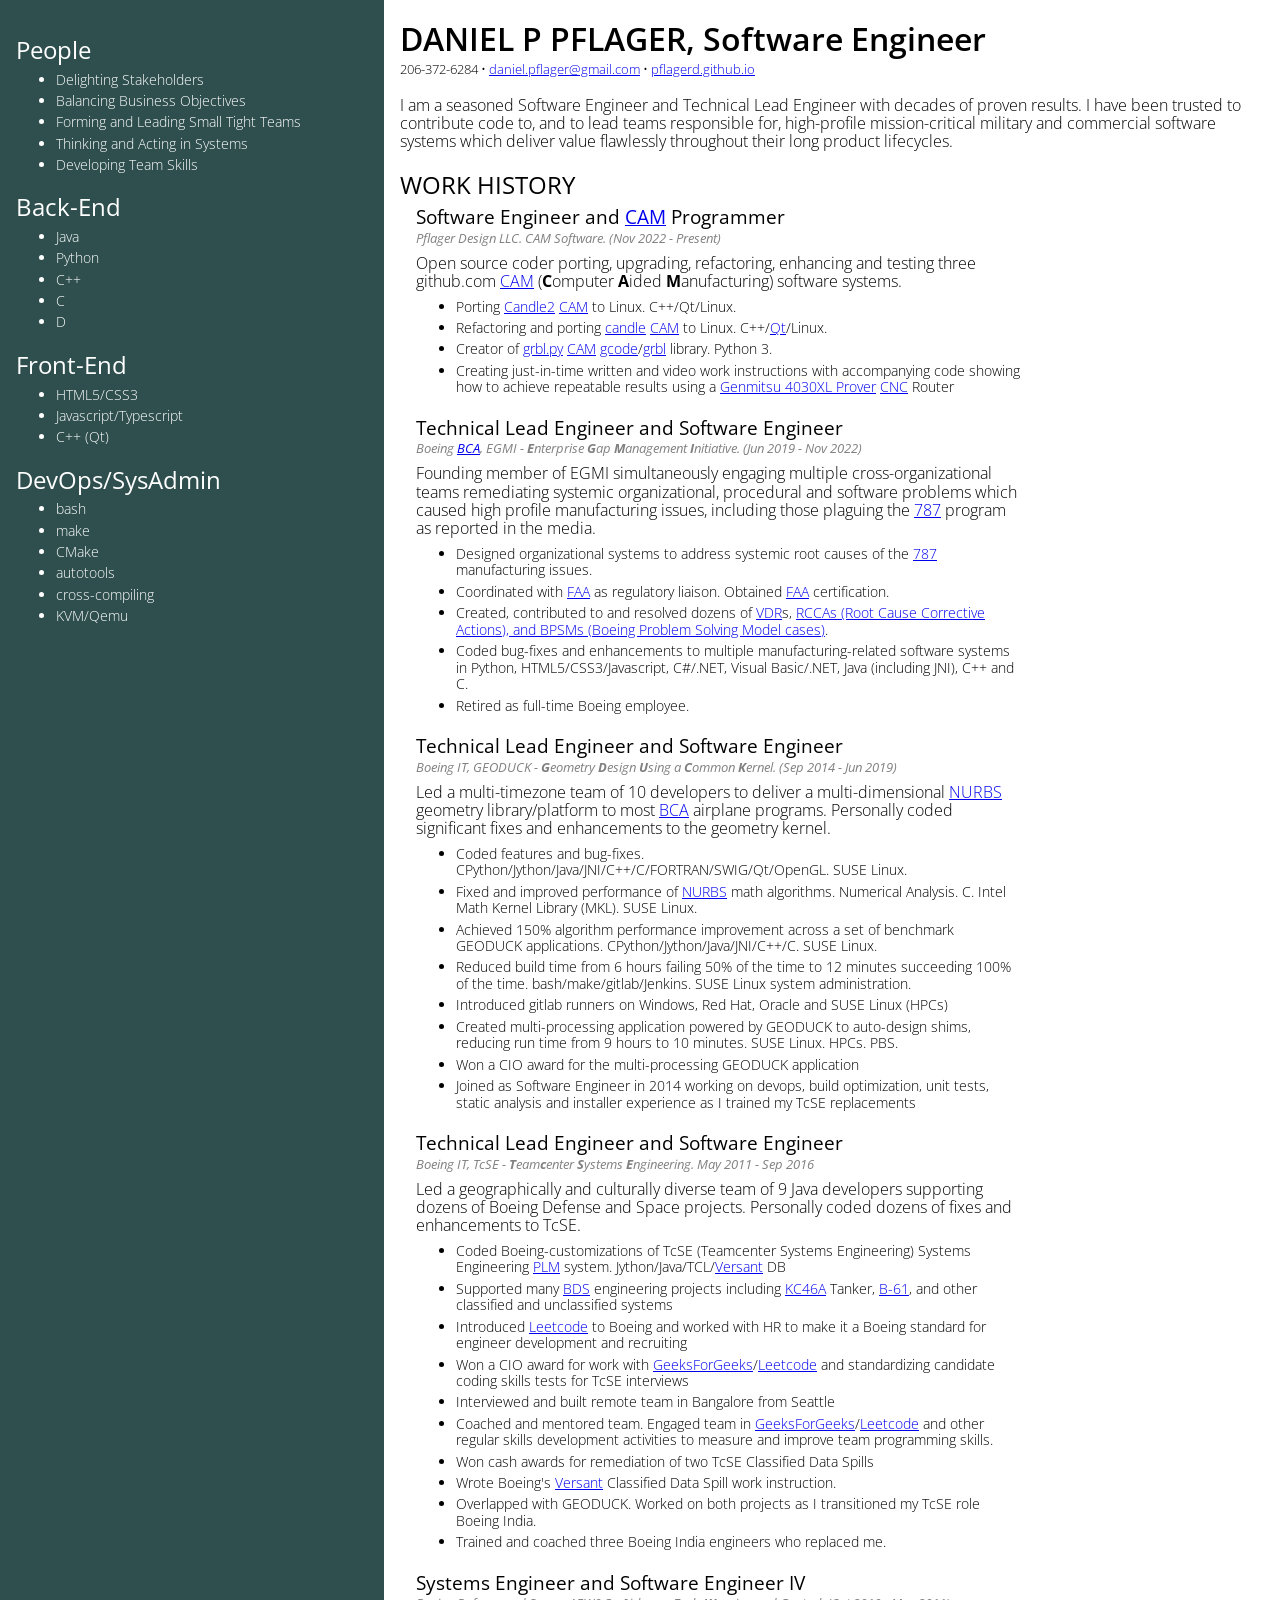
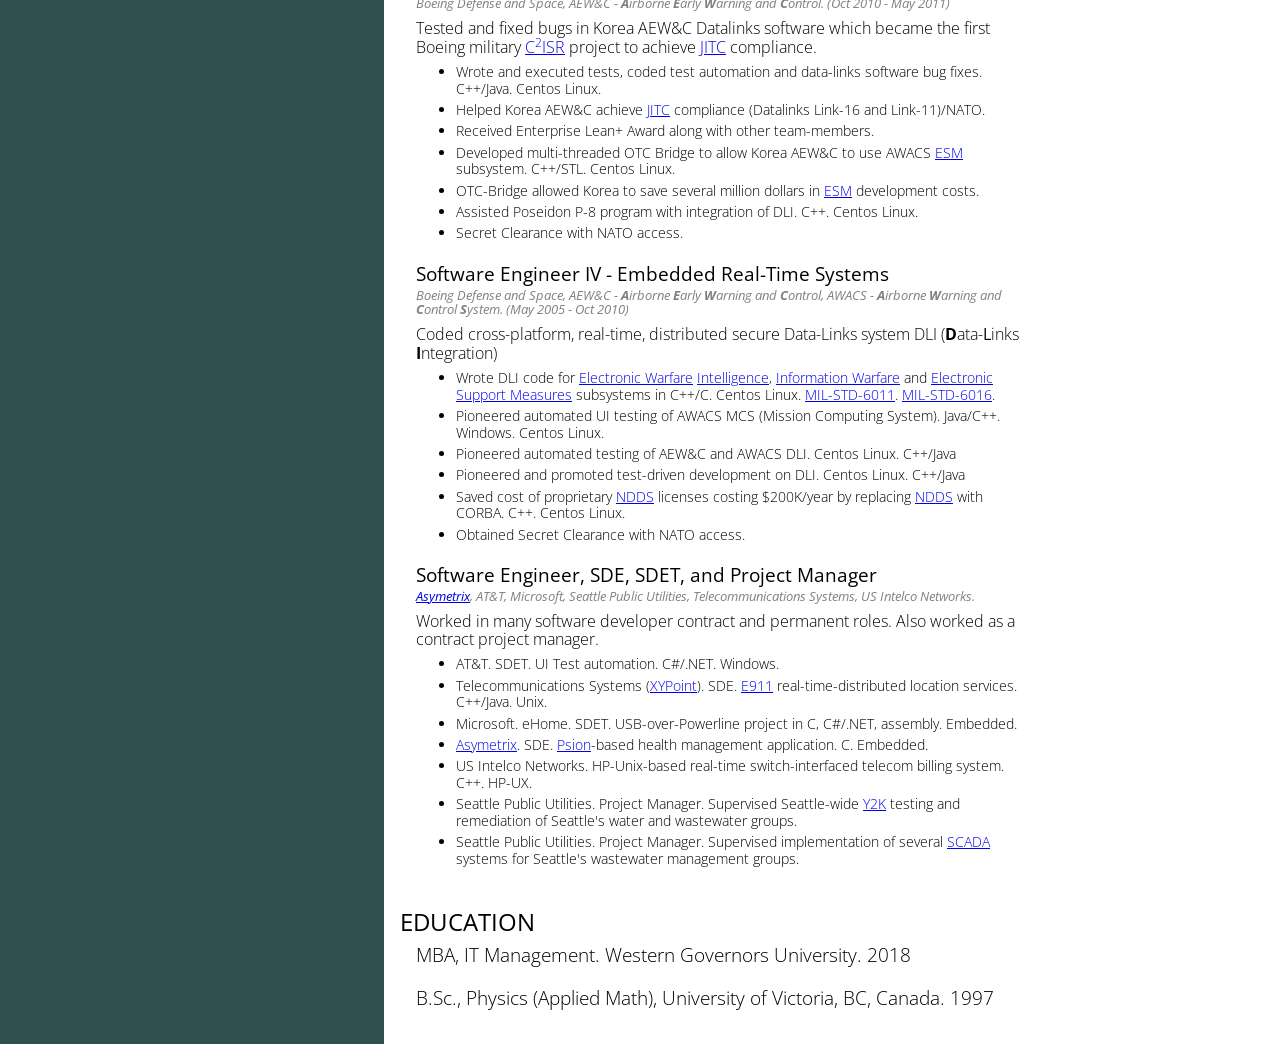
==== commit b31d39c7: "Just 10" ====
--- a/index.html
+++ b/index.html
@@ -48,7 +48,6 @@
             <article>
                 <h1>DANIEL P PFLAGER, Software Engineer</h1>
                 <section id="location">
-                    <!--span id="address">12209 82nd Ave NE, Kirkland, WA 98034</span> • -->
                     <span id="phone">206-372-6284</span> •
                     <span id="email"><a href="mailto:daniel.pflager@gmail.com" target="_blank">daniel.pflager@gmail.com</a></span> •
                     <!--span id="website"><a href="https://danielpflager.com" target="_blank">danielpflager.com</a></span> •-->
@@ -57,13 +56,6 @@
                 <br>
                 <section id="summary">
                     I am a seasoned Software Engineer and Technical Lead Engineer with decades of proven results. I have been trusted to contribute code to, and to lead teams responsible for, high-profile mission-critical military and commercial software systems which deliver value flawlessly throughout their long product lifecycles.
-                    <!-- Satisfying my stakeholders is not enough; I strive to delight them.  I aim to think and act in systems. For example,
-                    This means continuously interviewing stakeholders to discover pain points, and then measurably addressing those pain points.
-                    For end-users, this means outstanding UI design Gestalt, and streamlined work-flows.  I embrace Dieter Ram's 10 Laws of Design as applied to user experience.
-                    I champion Ontology Engineering to lessen miscommunications and Test Driven Development to guarantee correct results.
-                    For developers and testers, it means optimizing the design to streamline maintainability, scalability and sustainability throughout the product lifecycle.  It means thinking way ahead.
-                    I believe that the Gestalt of the source code is at least as important as the end-user experience, and that everything is source code.  Documenting the knowledge required to
-                    quickly understand the engineering behind the source code is also a part of this.  I embrace Donald Knuth's Literate Programming paradigm - adapted to company culture and toolset. -->
                 </section>
                 <section id="experience">
                     <h2>WORK HISTORY</h2>
@@ -95,7 +87,7 @@
                     <article class="job">
                         <h3>Technical Lead Engineer and Software Engineer</h3>
                         <p class="company">Boeing IT, GEODUCK - <span class="first-letter-bold">Geometry</span> <span class="first-letter-bold">Design</span> <span class="first-letter-bold">Using</span> a <span class="first-letter-bold">Common</span> <span class="first-letter-bold">Kernel</span>. (<time datetime="2014-09">Sep 2014</time> - <time datetime="2019-06">Jun 2019</time>)</p>
-                        <p class="role">Led a multi-timezone team of 8-10 developers to deliver a multi-dimensional <a href="https://en.wikipedia.org/wiki/Non-uniform_rational_B-spline" title="Non-uniform rational basis splines" target="_blank">NURBS</a> geometry library/platform to most <a href="https://en.wikipedia.org/wiki/Boeing_Commercial_Airplanes" title="Boeing Commercial Airplanes" target="_blank">BCA</a> airplane programs.  Personally coded significant fixes and enhancements to the geometry kernel.</p>
+                        <p class="role">Led a multi-timezone team of 10 developers to deliver a multi-dimensional <a href="https://en.wikipedia.org/wiki/Non-uniform_rational_B-spline" title="Non-uniform rational basis splines" target="_blank">NURBS</a> geometry library/platform to most <a href="https://en.wikipedia.org/wiki/Boeing_Commercial_Airplanes" title="Boeing Commercial Airplanes" target="_blank">BCA</a> airplane programs.  Personally coded significant fixes and enhancements to the geometry kernel.</p>
                         <ul>
                             <li>Coded features and bug-fixes. CPython/Jython/Java/JNI/C++/C/FORTRAN/SWIG/Qt/OpenGL. SUSE Linux.</li>
                             <li>Fixed and improved performance of <a href="https://en.wikipedia.org/wiki/Non-uniform_rational_B-spline" title="Non-uniform rational basis splines" target="_blank">NURBS</a> math algorithms. Numerical Analysis. C. Intel Math Kernel Library (MKL). SUSE Linux.</li>
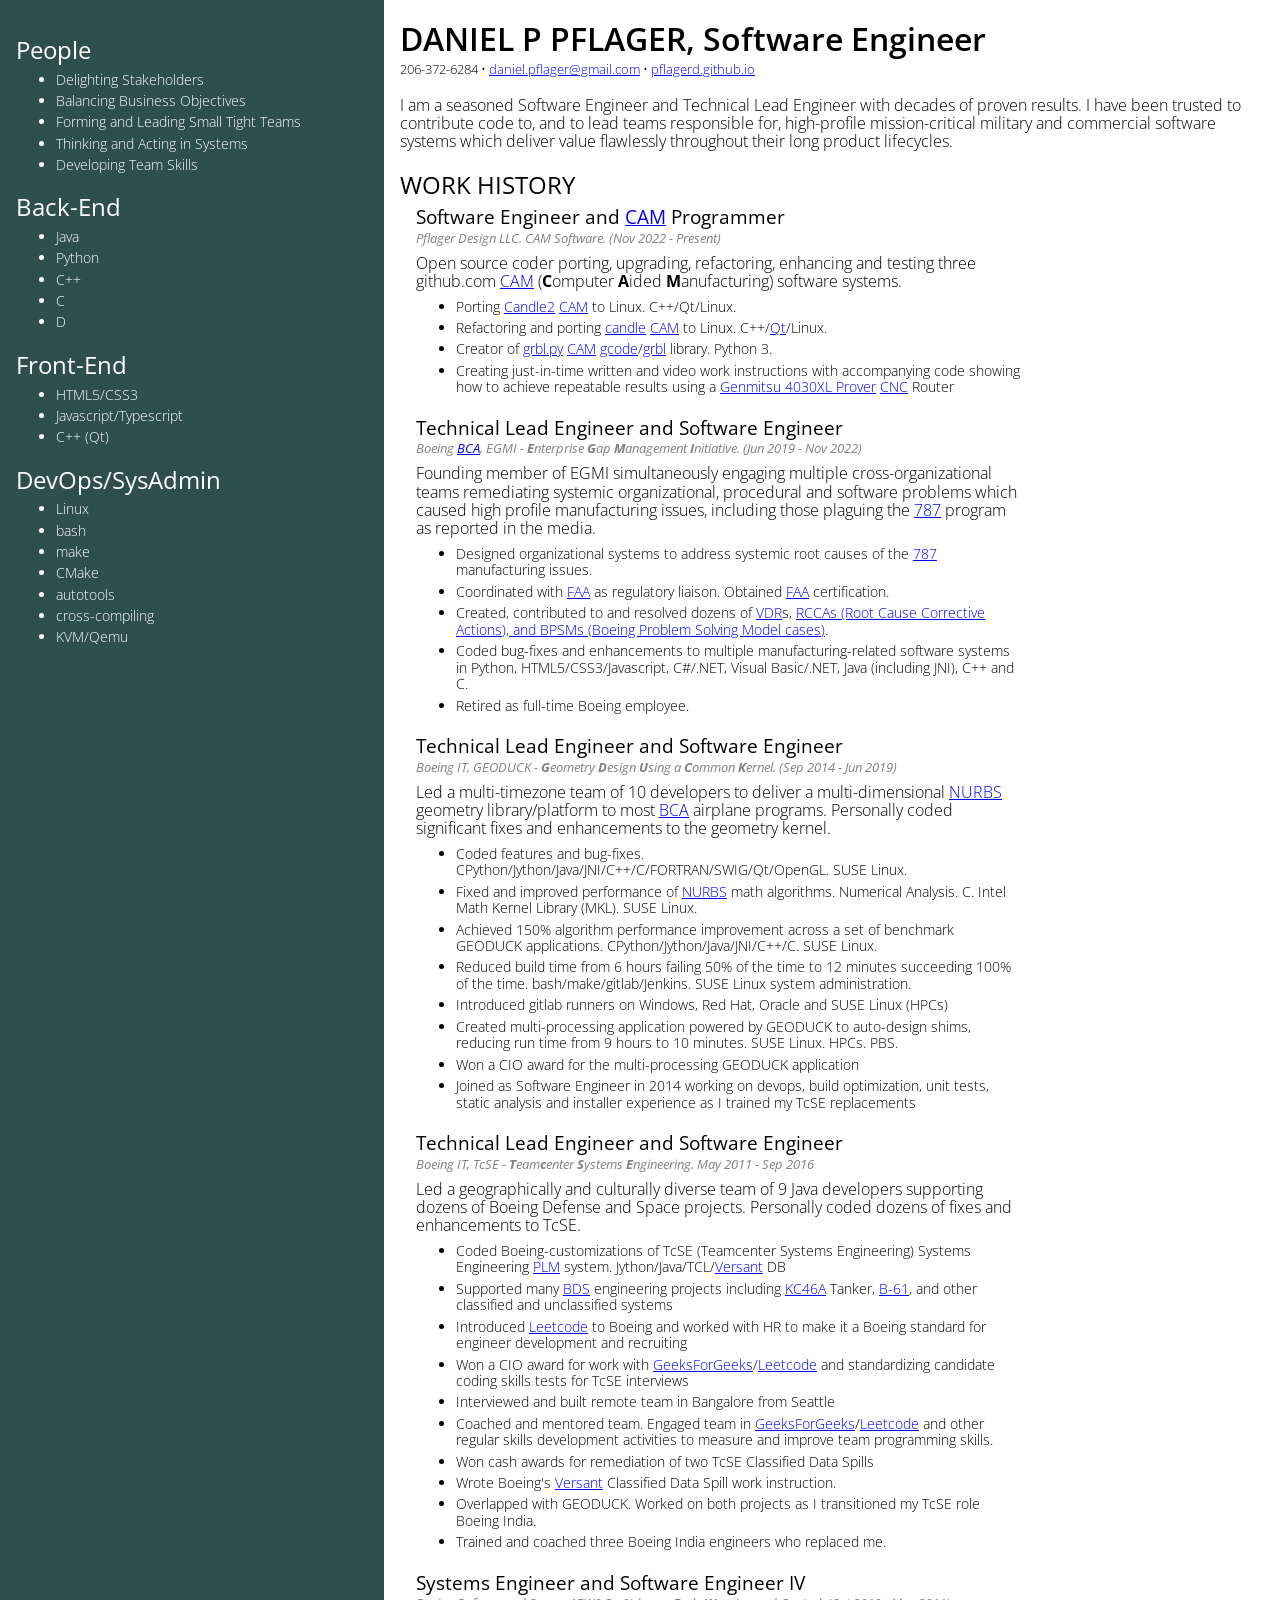
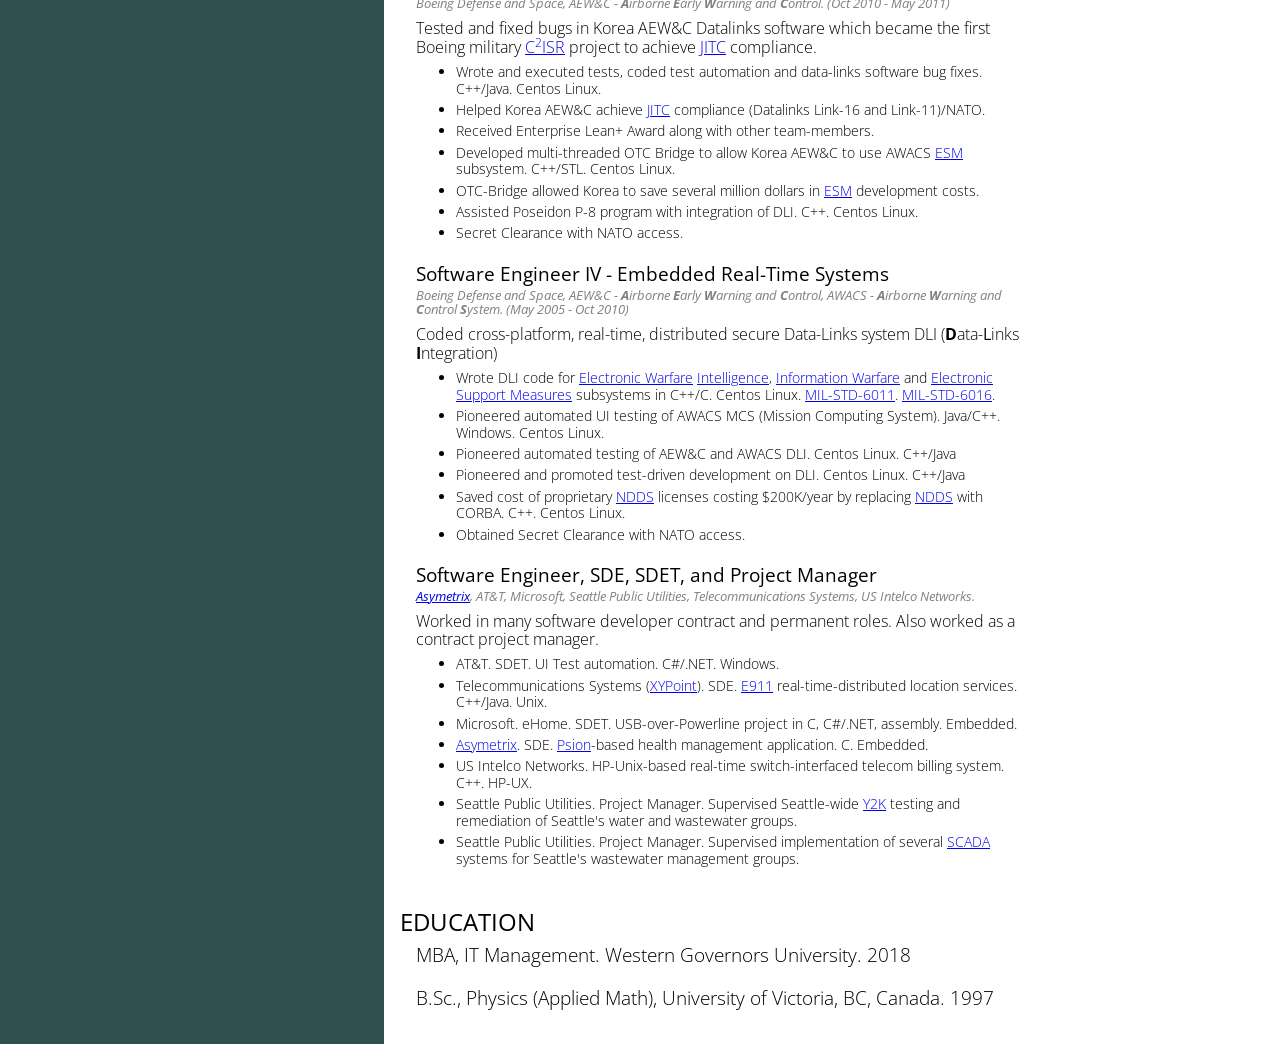
==== commit 350ac726: "Add linux" ====
--- a/index.html
+++ b/index.html
@@ -36,6 +36,7 @@
                     </ul>
                     <h2>DevOps/SysAdmin</h2>
                     <ul>
+                        <li>Linux</li>
                         <li>bash</li>
                         <li>make</li>
                         <li>CMake</li>
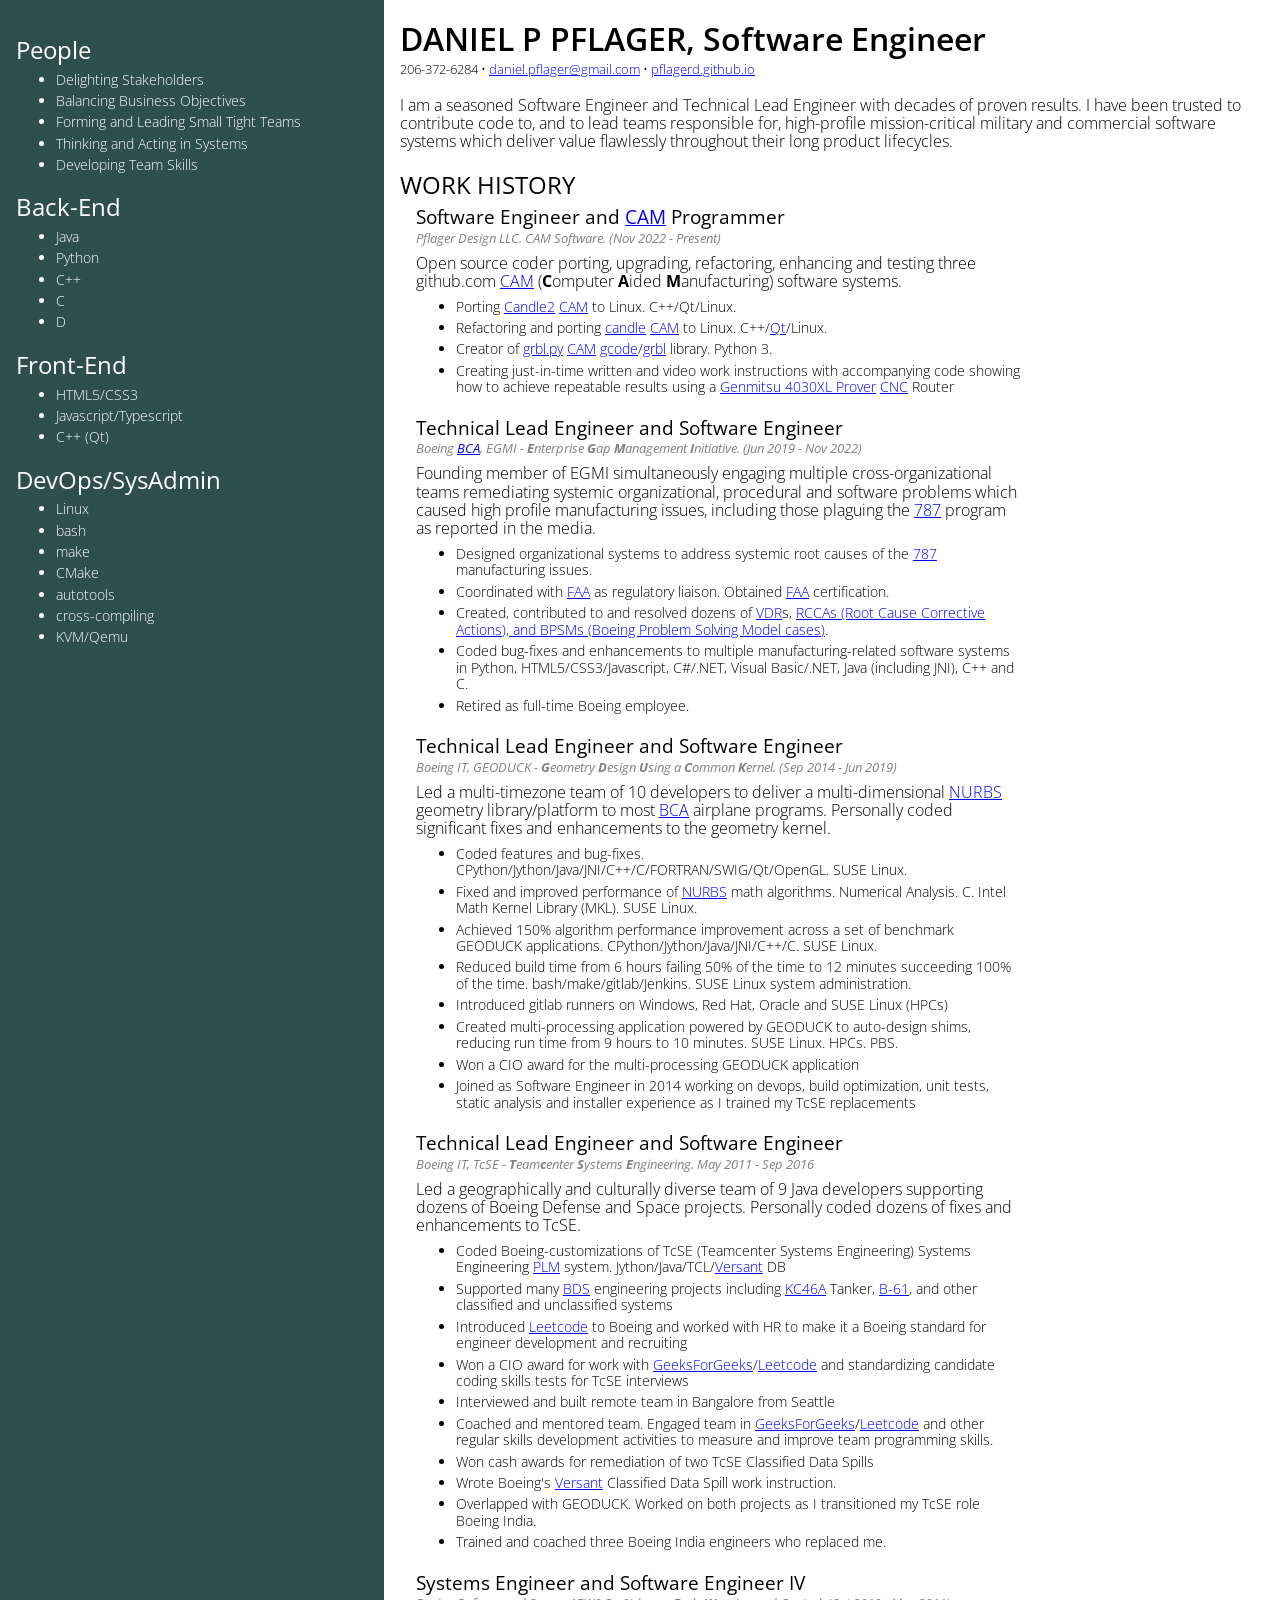
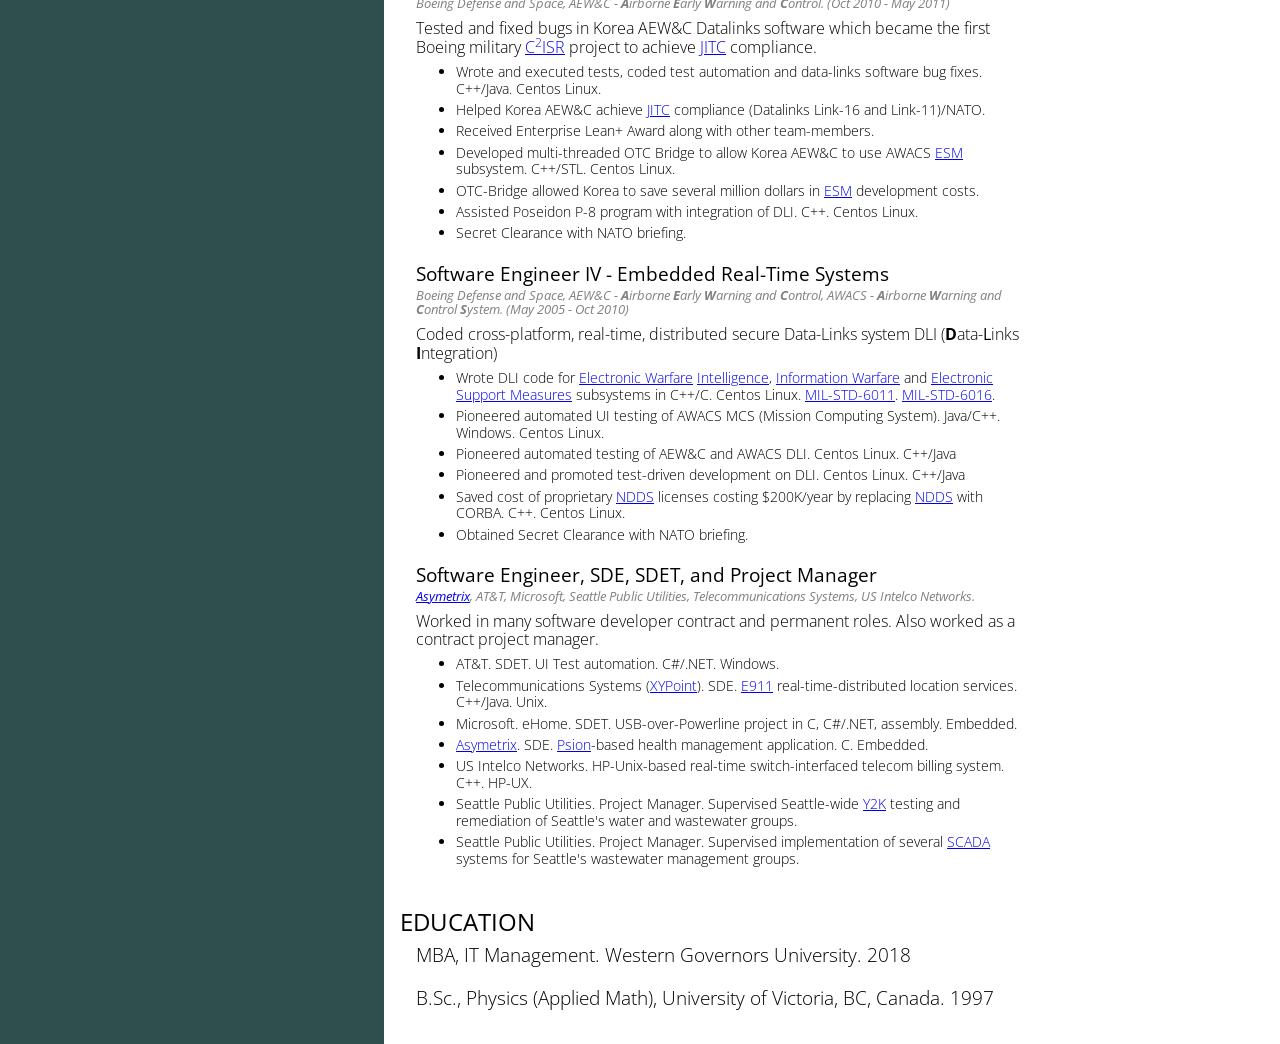
==== commit 7c90bd99: "briefing" ====
--- a/index.html
+++ b/index.html
@@ -128,7 +128,7 @@
                             <li>Developed multi-threaded OTC Bridge to allow Korea AEW&C to use AWACS <a href="https://en.wikipedia.org/wiki/Electronic_warfare_support_measures" title="Electronic Support Measures" target="_blank">ESM</a> subsystem. C++/STL. Centos Linux.</li>
                             <li>OTC-Bridge allowed Korea to save several million dollars in <a href="https://en.wikipedia.org/wiki/Electronic_warfare_support_measures" title="Electronic Support Measures" target="_blank">ESM</a> development costs.</li>
                             <li>Assisted Poseidon P-8 program with integration of DLI. C++. Centos Linux.</li>
-                            <li>Secret Clearance with NATO access.</li>
+                            <li>Secret Clearance with NATO briefing.</li>
                         </ul>
                     </article>
                     <article class="job">
@@ -141,7 +141,7 @@
                             <li>Pioneered automated testing of AEW&C and AWACS DLI. Centos Linux. C++/Java</li>
                             <li>Pioneered and promoted test-driven development on DLI. Centos Linux. C++/Java</li>
                             <li>Saved cost of proprietary <a href="https://www.rti.com/hubfs/docs/NDDS.pdf" title="Network Data Distribution System" target="_blank">NDDS</a> licenses costing $200K/year by replacing <a href="https://www.rti.com/hubfs/docs/NDDS.pdf" title="Network Data Distribution System" target="_blank">NDDS</a> with CORBA. C++. Centos Linux.</li>
-                            <li>Obtained Secret Clearance with NATO access.</li>
+                            <li>Obtained Secret Clearance with NATO briefing.</li>
                         </ul>
                     </article>
                     <article class="job">
